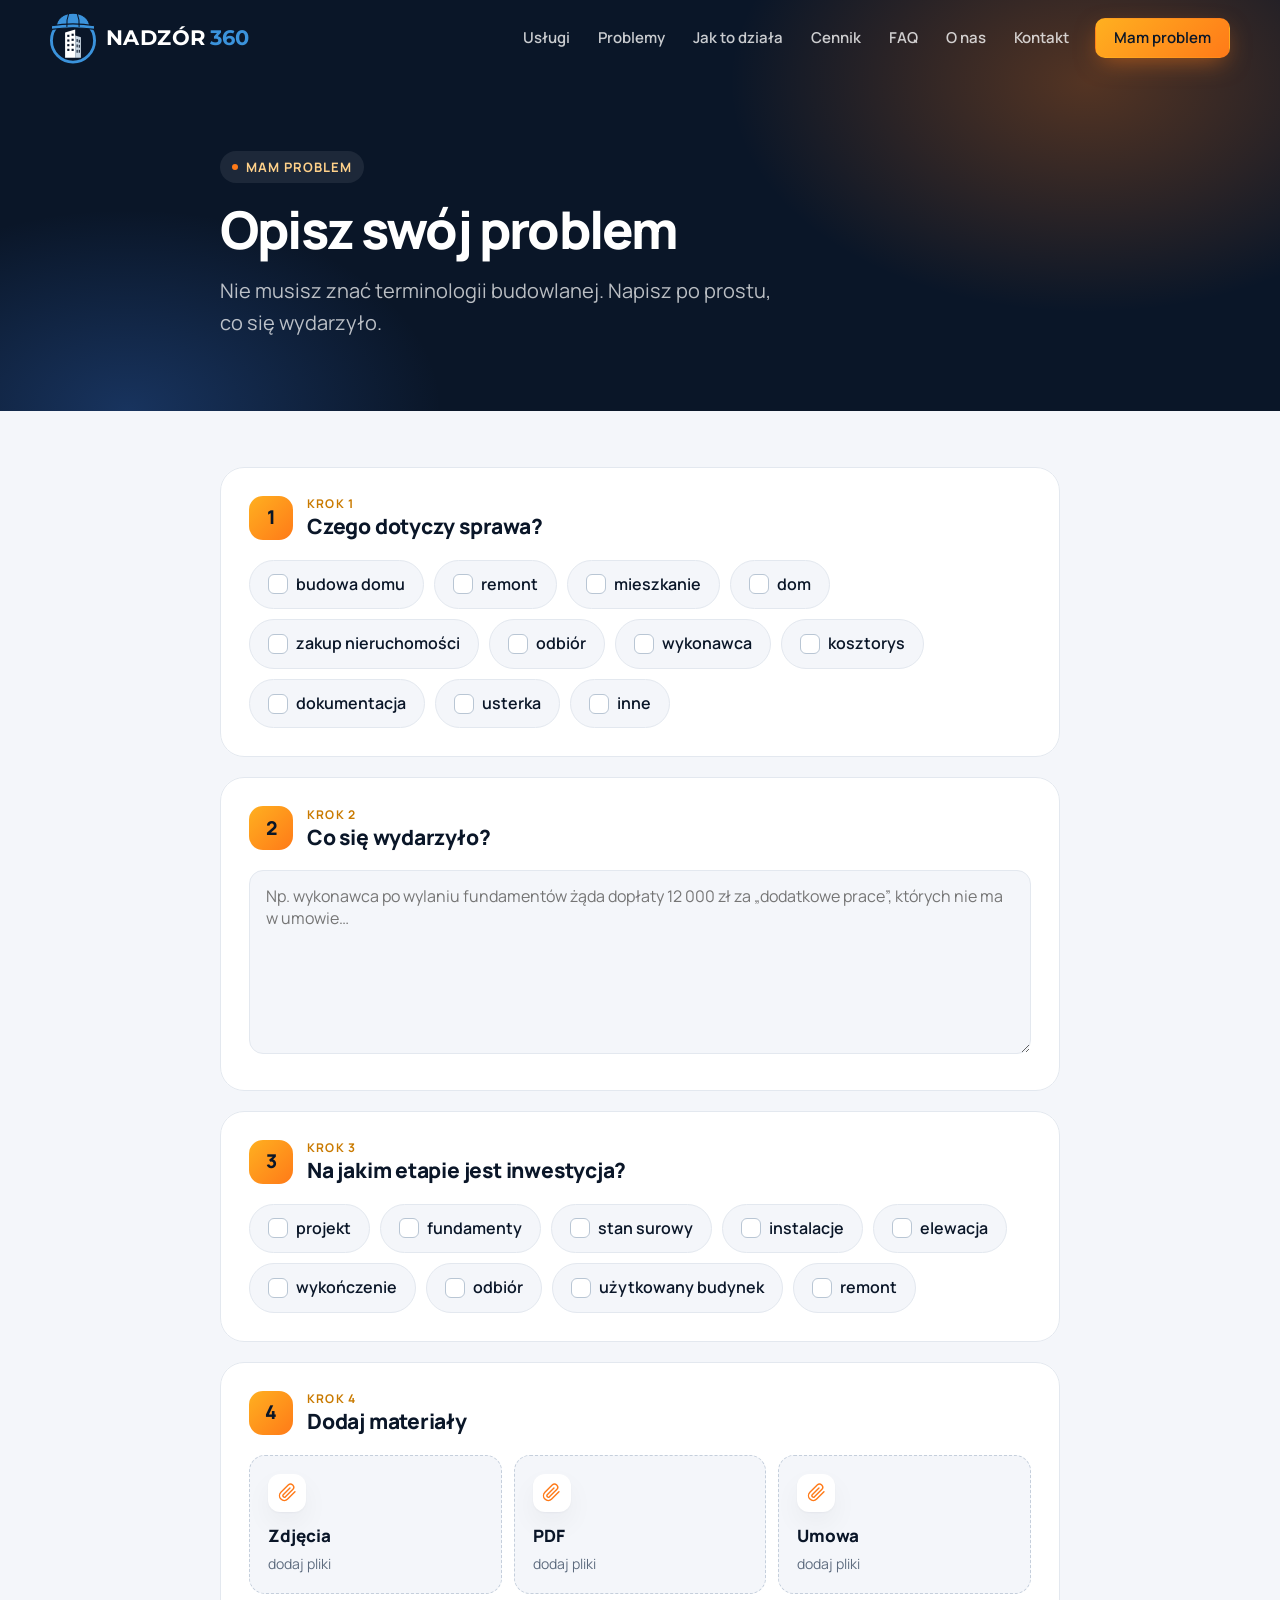
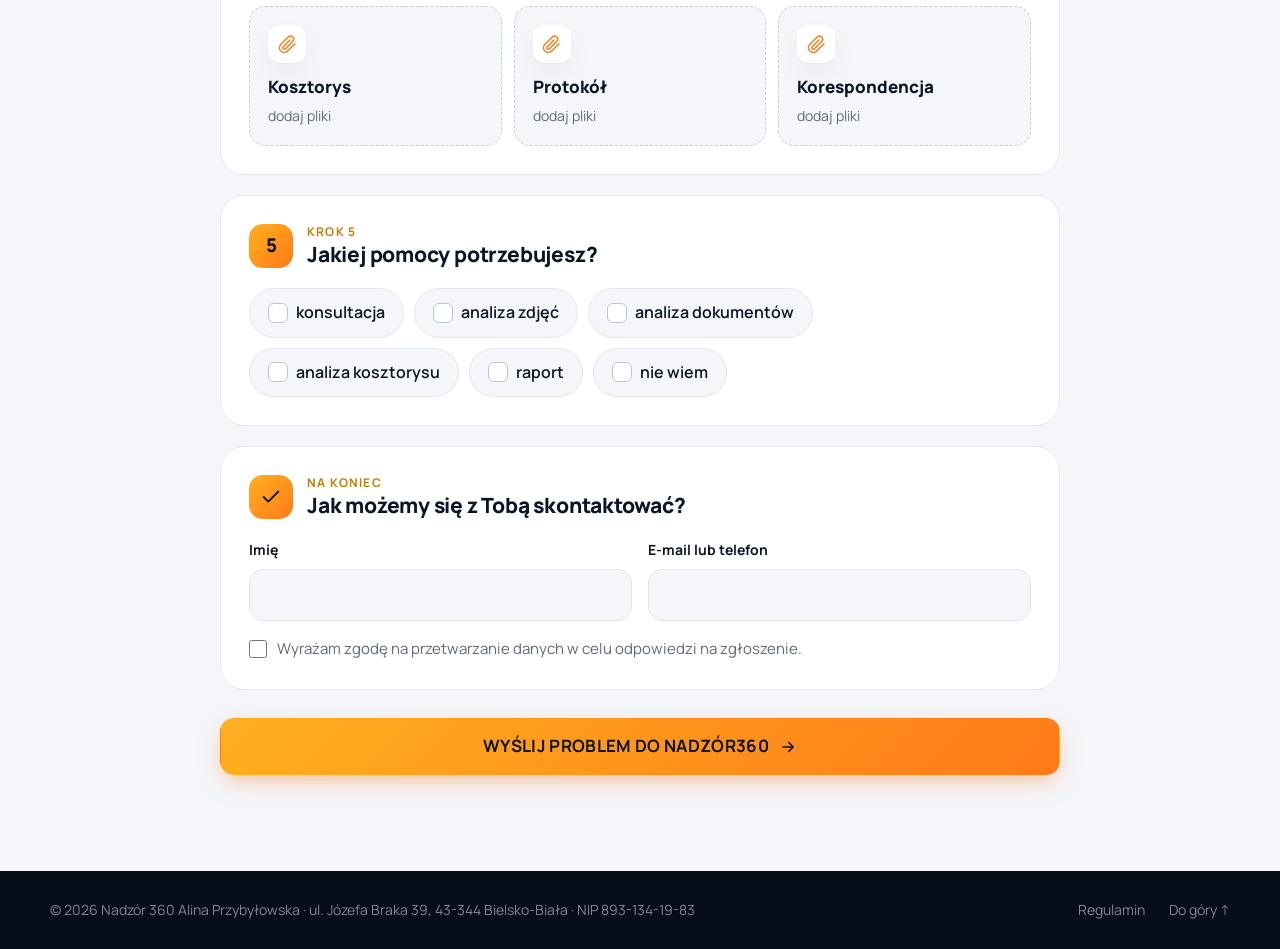
==== mam-problem/index.html @ 1eef62cf "Pełna nazwa firmy z rejestru + kod pocztowy Co-Authored-By: Claude Opus 5.5 <noreply@anthropic.com>" ====
<!DOCTYPE html>
<html lang="pl">
<head>
<meta charset="UTF-8">
<meta name="viewport" content="width=device-width, initial-scale=1">
<title>Opisz swój problem — NADZÓR360</title>
<meta name="description" content="Opisz swój problem budowlany własnymi słowami, dodaj zdjęcia i dokumenty. NADZÓR360 dobierze odpowiedni zakres konsultacji online.">
<link rel="icon" href="../assets/favicon.svg" type="image/svg+xml">
<link rel="preconnect" href="https://fonts.googleapis.com">
<link rel="preconnect" href="https://fonts.gstatic.com" crossorigin>
<link href="https://fonts.googleapis.com/css2?family=Manrope:wght@400;500;600;700;800&family=Montserrat:wght@700&display=swap" rel="stylesheet">
<link rel="stylesheet" href="../assets/style.css?v=12">
</head>
<body>

<header class="header scrolled" id="top">
  <div class="container header__inner">
    <a href="../" class="logo" aria-label="NADZÓR360 — strona główna">
      <svg class="logo__mark" viewBox="36 26 128 150" aria-hidden="true"><circle cx="100" cy="108" r="60" fill="none" stroke="#3b93dc" stroke-width="8"/><path d="M78 156V86l28-9v79z" fill="#fff"/><path d="M106 156V94l16 5v57z" fill="#c9d6e2"/><g fill="#0a1628"><rect x="84" y="92" width="6" height="6"/><rect x="96" y="89" width="6" height="6"/><rect x="84" y="105" width="6" height="6"/><rect x="96" y="103" width="6" height="6"/><rect x="84" y="118" width="6" height="6"/><rect x="96" y="117" width="6" height="6"/><rect x="84" y="131" width="6" height="6"/><rect x="96" y="131" width="6" height="6"/><rect x="110" y="104" width="3" height="8"/><rect x="116" y="106" width="3" height="8"/><rect x="110" y="119" width="3" height="8"/><rect x="116" y="120" width="3" height="8"/><rect x="110" y="134" width="3" height="8"/><rect x="116" y="134" width="3" height="8"/></g><g stroke="#0a1628" stroke-width="3" stroke-linejoin="round"><path d="M54 70c-1-22 20-38 46-38s47 16 46 38z" fill="#3b93dc"/><path d="M40 67c40-7 80-7 120 0v10c-40-6-80-6-120 0z" fill="#3b93dc"/></g><path d="M88 34c-4 10-6 22-5 35M112 34c4 10 6 22 5 35" stroke="#0a1628" stroke-width="3" fill="none" stroke-linecap="round"/></svg>
      <span class="logo__text">NADZÓR<b>360</b></span>
    </a>
    <nav class="nav" id="nav" aria-label="Menu główne">
      <a href="../#uslugi">Usługi</a>
      <a href="../#problemy">Problemy</a>
      <a href="../#jak">Jak to działa</a>
      <a href="../#cennik">Cennik</a>
      <a href="../#faq">FAQ</a>
      <a href="../#o-nas">O nas</a>
      <a href="../#kontakt">Kontakt</a>
      <a href="./" class="btn btn--accent nav__cta" aria-current="page">Mam problem</a>
    </nav>
    <button class="burger" id="burger" aria-label="Otwórz menu" aria-expanded="false" aria-controls="nav"><span></span><span></span><span></span></button>
  </div>
</header>

<main>
<section class="page-hero">
  <div class="container container--narrow">
    <p class="eyebrow">Mam problem</p>
    <h1>Opisz swój problem</h1>
    <p class="lead">Nie musisz znać terminologii budowlanej. Napisz po prostu, co się wydarzyło.</p>
  </div>
</section>

<section class="section section--alt section--tight">
  <div class="container container--narrow">
    <form class="wizard" id="wizard" novalidate>

      <fieldset class="wstep" data-need="k1">
        <legend><span class="wstep__num">1</span><span><small>Krok 1</small>Czego dotyczy sprawa?</span></legend>
        <div class="chips">
          <label class="chip"><input type="checkbox" name="k1" value="budowa domu"><span>budowa domu</span></label>
          <label class="chip"><input type="checkbox" name="k1" value="remont"><span>remont</span></label>
          <label class="chip"><input type="checkbox" name="k1" value="mieszkanie"><span>mieszkanie</span></label>
          <label class="chip"><input type="checkbox" name="k1" value="dom"><span>dom</span></label>
          <label class="chip"><input type="checkbox" name="k1" value="zakup nieruchomości"><span>zakup nieruchomości</span></label>
          <label class="chip"><input type="checkbox" name="k1" value="odbiór"><span>odbiór</span></label>
          <label class="chip"><input type="checkbox" name="k1" value="wykonawca"><span>wykonawca</span></label>
          <label class="chip"><input type="checkbox" name="k1" value="kosztorys"><span>kosztorys</span></label>
          <label class="chip"><input type="checkbox" name="k1" value="dokumentacja"><span>dokumentacja</span></label>
          <label class="chip"><input type="checkbox" name="k1" value="usterka"><span>usterka</span></label>
          <label class="chip"><input type="checkbox" name="k1" value="inne"><span>inne</span></label>
        </div>
        <p class="wstep__err">Zaznacz przynajmniej jedną odpowiedź.</p>
      </fieldset>

      <fieldset class="wstep" data-need="opis">
        <legend><span class="wstep__num">2</span><span><small>Krok 2</small>Co się wydarzyło?</span></legend>
        <textarea name="opis" rows="7" placeholder="Np. wykonawca po wylaniu fundamentów żąda dopłaty 12 000 zł za „dodatkowe prace”, których nie ma w umowie…"></textarea>
        <p class="wstep__err">Opisz krótko, co się wydarzyło.</p>
      </fieldset>

      <fieldset class="wstep" data-need="k3">
        <legend><span class="wstep__num">3</span><span><small>Krok 3</small>Na jakim etapie jest inwestycja?</span></legend>
        <div class="chips">
          <label class="chip"><input type="checkbox" name="k3" value="projekt"><span>projekt</span></label>
          <label class="chip"><input type="checkbox" name="k3" value="fundamenty"><span>fundamenty</span></label>
          <label class="chip"><input type="checkbox" name="k3" value="stan surowy"><span>stan surowy</span></label>
          <label class="chip"><input type="checkbox" name="k3" value="instalacje"><span>instalacje</span></label>
          <label class="chip"><input type="checkbox" name="k3" value="elewacja"><span>elewacja</span></label>
          <label class="chip"><input type="checkbox" name="k3" value="wykończenie"><span>wykończenie</span></label>
          <label class="chip"><input type="checkbox" name="k3" value="odbiór"><span>odbiór</span></label>
          <label class="chip"><input type="checkbox" name="k3" value="użytkowany budynek"><span>użytkowany budynek</span></label>
          <label class="chip"><input type="checkbox" name="k3" value="remont"><span>remont</span></label>
        </div>
        <p class="wstep__err">Zaznacz przynajmniej jedną odpowiedź.</p>
      </fieldset>

      <fieldset class="wstep">
        <legend><span class="wstep__num">4</span><span><small>Krok 4</small>Dodaj materiały</span></legend>
        <div class="mats">
          <label class="mat">
            <input type="file" multiple accept="image/*" data-mat>
            <span class="mat__icon"><svg viewBox="0 0 24 24" fill="none" stroke="currentColor" stroke-width="1.8" stroke-linecap="round" stroke-linejoin="round"><path d="m21.4 11.1-9.2 9.2a6 6 0 0 1-8.5-8.5l9.2-9.2a4 4 0 0 1 5.7 5.7l-9.2 9.2a2 2 0 0 1-2.8-2.8l8.5-8.5"/></svg></span>
            <span class="mat__name">Zdjęcia</span>
            <span class="mat__count">dodaj pliki</span>
          </label>
          <label class="mat">
            <input type="file" multiple accept=".pdf" data-mat>
            <span class="mat__icon"><svg viewBox="0 0 24 24" fill="none" stroke="currentColor" stroke-width="1.8" stroke-linecap="round" stroke-linejoin="round"><path d="m21.4 11.1-9.2 9.2a6 6 0 0 1-8.5-8.5l9.2-9.2a4 4 0 0 1 5.7 5.7l-9.2 9.2a2 2 0 0 1-2.8-2.8l8.5-8.5"/></svg></span>
            <span class="mat__name">PDF</span>
            <span class="mat__count">dodaj pliki</span>
          </label>
          <label class="mat">
            <input type="file" multiple accept="image/*,.pdf,.doc,.docx" data-mat>
            <span class="mat__icon"><svg viewBox="0 0 24 24" fill="none" stroke="currentColor" stroke-width="1.8" stroke-linecap="round" stroke-linejoin="round"><path d="m21.4 11.1-9.2 9.2a6 6 0 0 1-8.5-8.5l9.2-9.2a4 4 0 0 1 5.7 5.7l-9.2 9.2a2 2 0 0 1-2.8-2.8l8.5-8.5"/></svg></span>
            <span class="mat__name">Umowa</span>
            <span class="mat__count">dodaj pliki</span>
          </label>
          <label class="mat">
            <input type="file" multiple accept="image/*,.pdf,.xls,.xlsx,.doc,.docx" data-mat>
            <span class="mat__icon"><svg viewBox="0 0 24 24" fill="none" stroke="currentColor" stroke-width="1.8" stroke-linecap="round" stroke-linejoin="round"><path d="m21.4 11.1-9.2 9.2a6 6 0 0 1-8.5-8.5l9.2-9.2a4 4 0 0 1 5.7 5.7l-9.2 9.2a2 2 0 0 1-2.8-2.8l8.5-8.5"/></svg></span>
            <span class="mat__name">Kosztorys</span>
            <span class="mat__count">dodaj pliki</span>
          </label>
          <label class="mat">
            <input type="file" multiple accept="image/*,.pdf,.doc,.docx" data-mat>
            <span class="mat__icon"><svg viewBox="0 0 24 24" fill="none" stroke="currentColor" stroke-width="1.8" stroke-linecap="round" stroke-linejoin="round"><path d="m21.4 11.1-9.2 9.2a6 6 0 0 1-8.5-8.5l9.2-9.2a4 4 0 0 1 5.7 5.7l-9.2 9.2a2 2 0 0 1-2.8-2.8l8.5-8.5"/></svg></span>
            <span class="mat__name">Protokół</span>
            <span class="mat__count">dodaj pliki</span>
          </label>
          <label class="mat">
            <input type="file" multiple accept="image/*,.pdf,.doc,.docx,.eml,.msg,.txt" data-mat>
            <span class="mat__icon"><svg viewBox="0 0 24 24" fill="none" stroke="currentColor" stroke-width="1.8" stroke-linecap="round" stroke-linejoin="round"><path d="m21.4 11.1-9.2 9.2a6 6 0 0 1-8.5-8.5l9.2-9.2a4 4 0 0 1 5.7 5.7l-9.2 9.2a2 2 0 0 1-2.8-2.8l8.5-8.5"/></svg></span>
            <span class="mat__name">Korespondencja</span>
            <span class="mat__count">dodaj pliki</span>
          </label>
        </div>
      </fieldset>

      <fieldset class="wstep" data-need="k5">
        <legend><span class="wstep__num">5</span><span><small>Krok 5</small>Jakiej pomocy potrzebujesz?</span></legend>
        <div class="chips">
          <label class="chip"><input type="checkbox" name="k5" value="konsultacja"><span>konsultacja</span></label>
          <label class="chip"><input type="checkbox" name="k5" value="analiza zdjęć"><span>analiza zdjęć</span></label>
          <label class="chip"><input type="checkbox" name="k5" value="analiza dokumentów"><span>analiza dokumentów</span></label>
          <label class="chip"><input type="checkbox" name="k5" value="analiza kosztorysu"><span>analiza kosztorysu</span></label>
          <label class="chip"><input type="checkbox" name="k5" value="raport"><span>raport</span></label>
          <label class="chip"><input type="checkbox" name="k5" value="nie wiem"><span>nie wiem</span></label>
        </div>
        <p class="wstep__err">Zaznacz przynajmniej jedną odpowiedź.</p>
      </fieldset>

      <fieldset class="wstep" data-need="kontakt">
        <legend><span class="wstep__num"><svg viewBox="0 0 24 24" fill="none" stroke="currentColor" stroke-width="2" stroke-linecap="round" stroke-linejoin="round"><path d="M20 6 9 17l-5-5"/></svg></span><span><small>Na koniec</small>Jak możemy się z Tobą skontaktować?</span></legend>
        <div class="form__row">
          <label class="field">Imię<input name="imie" autocomplete="given-name"></label>
          <label class="field">E-mail lub telefon<input name="kontakt"></label>
        </div>
        <label class="consent"><input type="checkbox" name="zgoda"> Wyrażam zgodę na przetwarzanie danych w celu odpowiedzi na zgłoszenie.</label>
        <p class="wstep__err">Podaj imię, e-mail lub telefon i zaznacz zgodę.</p>
      </fieldset>

      <button class="btn btn--accent btn--lg btn--block wizard__submit" type="submit">WYŚLIJ PROBLEM DO NADZÓR360 <svg class="arr" viewBox="0 0 24 24" fill="none" stroke="currentColor" stroke-width="2.2" stroke-linecap="round" stroke-linejoin="round"><path d="M5 12h14M13 6l6 6-6 6"/></svg></button>
    </form>

    <div class="thanks" id="thanks" hidden tabindex="-1">
      <div class="done__icon"><svg viewBox="0 0 24 24" fill="none" stroke="currentColor" stroke-width="2" stroke-linecap="round" stroke-linejoin="round"><path d="M20 6 9 17l-5-5"/></svg></div>
      <h2>Dziękujemy. Otrzymaliśmy Twoje zgłoszenie.</h2>
      <p>Na podstawie przekazanych informacji dobierzemy odpowiedni zakres usługi lub skontaktujemy się z Tobą w celu jego doprecyzowania.</p>
      <p class="demo-note">Wersja demonstracyjna — zgłoszenie nie zostało wysłane.</p>
      <a href="../" class="btn btn--outline">Wróć na stronę główną</a>
    </div>
  </div>
</section>
</main>

<footer class="footer">
  <div class="container footer__inner">
    <span>© 2026 Nadzór 360 Alina Przybyłowska · ul. Józefa Braka 39, 43-344 Bielsko-Biała · NIP 893-134-19-83</span>
    <nav class="footer__links"><a href="../regulamin/">Regulamin</a><a href="#top">Do góry ↑</a></nav>
  </div>
</footer>

<script src="../assets/app.js?v=4"></script>
</body>
</html>
---- assets/style.css ----
:root{
  --ink:#0a1628;--navy:#0f2a44;--navy-2:#163a5e;
  --accent:#ffb020;--accent-2:#ff7a18;--accent-d:#c97a00;
  --text:#152236;--muted:#5d6b7e;--bg:#fff;--bg-alt:#f4f6fa;--line:#e3e8ef;
  --radius:20px;--shadow:0 1px 2px rgba(10,22,40,.04),0 12px 32px -8px rgba(10,22,40,.12);
  --grad:linear-gradient(135deg,var(--accent) 0%,var(--accent-2) 100%);
}
*{box-sizing:border-box;margin:0;padding:0}
html{scroll-behavior:smooth;scroll-padding-top:84px}
body{font-family:Manrope,system-ui,sans-serif;font-size:17px;line-height:1.6;color:var(--text);background:var(--bg);overflow-x:hidden;-webkit-font-smoothing:antialiased}
img,svg{max-width:100%;display:block}
a{color:inherit}
.container{width:min(1180px,100% - 32px);margin-inline:auto}
.container--narrow{width:min(840px,100% - 32px)}
h1,h2,h3{line-height:1.1;color:var(--ink);letter-spacing:-.025em}
h1{font-size:clamp(36px,5.6vw,66px);font-weight:800;letter-spacing:-.035em}
h2{font-size:clamp(28px,3.8vw,46px);font-weight:800;margin-bottom:14px}
h3{font-size:20px;font-weight:800;letter-spacing:-.01em}
.eyebrow{display:inline-flex;align-items:center;gap:8px;font-size:13px;font-weight:700;letter-spacing:.08em;text-transform:uppercase;color:var(--accent-d);background:#fff5e0;padding:6px 12px;border-radius:99px;margin-bottom:18px}
.eyebrow::before{content:"";width:6px;height:6px;border-radius:50%;background:var(--accent-2)}
.section{padding:112px 0}
.section--alt{background:var(--bg-alt)}
.section__lead{color:var(--muted);max-width:640px;font-size:19px;margin-bottom:48px}

/* buttons */
.btn{display:inline-flex;align-items:center;justify-content:center;gap:10px;padding:13px 22px;border-radius:14px;font:700 16px/1.2 Manrope,sans-serif;text-decoration:none;border:1.5px solid transparent;cursor:pointer;transition:transform .2s,box-shadow .2s,background .2s,color .2s}
.btn .arr{width:18px;height:18px;transition:transform .2s}
.btn:hover .arr{transform:translateX(4px)}
.btn--lg{padding:17px 28px;font-size:17px}
.btn--block{width:100%}
.btn--accent{background:var(--grad);color:var(--ink);box-shadow:0 8px 24px -6px rgba(255,122,24,.55)}
.btn--accent:hover{transform:translateY(-2px);box-shadow:0 14px 30px -6px rgba(255,122,24,.6)}
.btn--ghost{border-color:rgba(255,255,255,.22);color:#fff;background:rgba(255,255,255,.06);backdrop-filter:blur(8px)}
.btn--ghost:hover{background:rgba(255,255,255,.14)}
.btn--outline{border-color:var(--line);color:var(--ink);background:var(--bg-alt)}
.btn--outline:hover{background:var(--ink);border-color:var(--ink);color:#fff}
.link-btn{display:inline-flex;align-items:center;gap:6px;background:none;border:0;font:700 15px Manrope,sans-serif;color:var(--ink);cursor:pointer;padding:0;margin-top:auto;text-align:left}
.link-btn:hover{color:var(--accent-2)}

/* header */
.header{position:fixed;top:0;left:0;right:0;z-index:50;color:#fff;transition:background .3s,box-shadow .3s,border-color .3s;border-bottom:1px solid transparent}
.header.scrolled,.header.menu-open{background:rgba(10,22,40,.78);backdrop-filter:blur(16px) saturate(160%);-webkit-backdrop-filter:blur(16px) saturate(160%);border-color:rgba(255,255,255,.08)}
.header__inner{display:flex;align-items:center;justify-content:space-between;height:76px;gap:20px}
.logo{display:flex;align-items:center;gap:10px;text-decoration:none;color:#fff}
.logo__mark{width:46px;height:54px;flex:none}
.logo__text{font-family:Montserrat,Manrope,sans-serif;font-weight:700;font-size:21px;letter-spacing:.02em}
.logo__text b{color:#3b93dc;margin-left:4px}
.nav{display:flex;align-items:center;gap:4px}
.nav a{text-decoration:none;font-weight:600;font-size:15px;color:rgba(255,255,255,.78);padding:8px 12px;border-radius:10px;transition:.2s}
.nav a:hover{color:#fff;background:rgba(255,255,255,.08)}
.nav .nav__cta{color:var(--ink);padding:10px 18px;margin-left:10px}
.nav .nav__cta:hover{color:var(--ink);background:var(--grad)}
.burger{display:none;background:rgba(255,255,255,.08);border:1px solid rgba(255,255,255,.12);border-radius:12px;width:46px;height:46px;flex-direction:column;justify-content:center;gap:5px;cursor:pointer}
.burger span{display:block;height:2px;width:20px;background:#fff;margin-inline:auto;transition:.25s;border-radius:2px}
.burger[aria-expanded=true] span:nth-child(1){transform:translateY(7px) rotate(45deg)}
.burger[aria-expanded=true] span:nth-child(2){opacity:0}
.burger[aria-expanded=true] span:nth-child(3){transform:translateY(-7px) rotate(-45deg)}

/* hero */
.hero{background:var(--ink);color:#fff;padding:168px 0 120px;position:relative;overflow:hidden;isolation:isolate}
.hero::before{content:"";position:absolute;inset:-20%;z-index:-2;background:
  radial-gradient(40% 45% at 78% 30%,rgba(255,122,24,.35),transparent 70%),
  radial-gradient(35% 40% at 15% 85%,rgba(56,120,220,.35),transparent 70%),
  radial-gradient(50% 50% at 50% 0%,rgba(22,58,94,.9),transparent 70%);
  animation:drift 18s ease-in-out infinite alternate}
.hero::after{content:"";position:absolute;inset:0;z-index:-1;background-image:linear-gradient(rgba(255,255,255,.05) 1px,transparent 1px),linear-gradient(90deg,rgba(255,255,255,.05) 1px,transparent 1px);background-size:56px 56px;-webkit-mask-image:radial-gradient(70% 60% at 50% 40%,#000,transparent);mask-image:radial-gradient(70% 60% at 50% 40%,#000,transparent)}
@keyframes drift{to{transform:translate3d(-4%,3%,0) scale(1.08)}}
.hero__inner{display:grid;grid-template-columns:1.15fr .85fr;gap:64px;align-items:center}
.hero .eyebrow{background:rgba(255,255,255,.08);color:#ffd18a;border:1px solid rgba(255,255,255,.1)}
.hero h1{color:#fff;margin-bottom:24px}
.hero h1 span{background:var(--grad);-webkit-background-clip:text;background-clip:text;color:transparent}
.lead{font-size:20px;color:rgba(255,255,255,.72);max-width:560px;margin-bottom:36px}
.hero__cta{display:flex;flex-wrap:wrap;gap:14px;margin-bottom:36px}
.hero__trust{list-style:none;display:flex;flex-wrap:wrap;gap:10px}
.hero__trust li{font-weight:600;font-size:14px;color:rgba(255,255,255,.85);background:rgba(255,255,255,.06);border:1px solid rgba(255,255,255,.1);padding:8px 14px;border-radius:99px}
.hero__trust li::before{content:"✓";margin-right:6px;color:var(--accent)}
.hero__card{position:relative;background:rgba(255,255,255,.96);border-radius:28px;padding:20px 20px 24px;box-shadow:0 40px 80px -20px rgba(0,0,0,.6),0 0 0 1px rgba(255,255,255,.2);color:var(--text);animation:float 6s ease-in-out infinite}
@keyframes float{50%{transform:translateY(-10px)}}
.hero__badge{position:absolute;top:-16px;right:24px;display:flex;align-items:center;gap:8px;background:var(--ink);color:#fff;font-size:13px;font-weight:700;padding:8px 14px;border-radius:99px;box-shadow:0 10px 24px rgba(0,0,0,.35)}
.dot{width:8px;height:8px;border-radius:50%;background:#22c55e;box-shadow:0 0 0 0 rgba(34,197,94,.6);animation:pulse 2s infinite}
@keyframes pulse{70%{box-shadow:0 0 0 8px rgba(34,197,94,0)}100%{box-shadow:0 0 0 0 rgba(34,197,94,0)}}
.chat__head{display:flex;align-items:center;gap:12px;padding:4px 4px 16px;border-bottom:1px solid var(--line);margin-bottom:16px}
.chat__head b{display:block;font-size:15px;color:var(--ink)}
.chat__head small{display:block;font-size:12px;color:var(--muted)}
.chat__avatar{width:40px;height:40px;border-radius:12px;background:var(--grad);display:grid;place-items:center;font-weight:800;color:var(--ink)}
.chat{display:flex;flex-direction:column;gap:10px;font-size:15px}
.chat__msg{padding:12px 16px;border-radius:18px;max-width:88%}
.chat__msg--in{background:var(--bg-alt);align-self:flex-start;border-bottom-left-radius:6px}
.chat__msg--out{background:var(--ink);color:#fff;align-self:flex-end;border-bottom-right-radius:6px}
.chat__photo{width:60%;align-self:flex-start}
.chat__file{display:flex;align-items:center;gap:8px;align-self:flex-end;background:#fff5e0;color:var(--accent-d);padding:10px 14px;border-radius:12px;font-weight:700;font-size:14px}
.chat__file svg{width:18px;height:18px}

/* plans */
.plans{display:grid;grid-template-columns:repeat(3,1fr);gap:20px}
.plan{position:relative;display:flex;flex-direction:column;background:#fff;border:1px solid var(--line);border-radius:var(--radius);padding:32px 28px;transition:transform .25s,box-shadow .25s,border-color .25s}
.plan:hover{box-shadow:var(--shadow);transform:translateY(-4px);border-color:transparent}
.plan h3{font-size:14px;letter-spacing:.12em;color:var(--muted)}
.plan__price{font-size:48px;font-weight:800;color:var(--ink);margin:10px 0 10px;letter-spacing:-.04em;line-height:1}
.plan__price small{font-size:18px;font-weight:600;color:var(--muted);letter-spacing:0}
.plan__desc{color:var(--muted);margin-bottom:20px;font-size:16px}
.plan ul{list-style:none;margin-bottom:28px;flex:1;border-top:1px solid var(--line);padding-top:18px}
.plan li{padding:6px 0 6px 30px;position:relative;font-size:16px}
.plan li::before{content:"";position:absolute;left:0;top:10px;width:18px;height:18px;border-radius:50%;background:#fff5e0 url("data:image/svg+xml,%3Csvg xmlns='http://www.w3.org/2000/svg' viewBox='0 0 24 24' fill='none' stroke='%23c97a00' stroke-width='3.5' stroke-linecap='round' stroke-linejoin='round'%3E%3Cpath d='M20 6 9 17l-5-5'/%3E%3C/svg%3E") center/11px no-repeat}
.plan--featured{background:var(--ink);border-color:var(--ink);color:#fff;box-shadow:0 30px 60px -20px rgba(10,22,40,.5)}
.plan--featured::before{content:"";position:absolute;inset:0;border-radius:inherit;padding:1.5px;background:var(--grad);-webkit-mask:linear-gradient(#000 0 0) content-box,linear-gradient(#000 0 0);-webkit-mask-composite:xor;mask-composite:exclude;pointer-events:none}
.plan--featured h3{color:#ffd18a}
.plan--featured .plan__price{color:#fff}
.plan--featured .plan__desc{color:rgba(255,255,255,.65)}
.plan--featured ul{border-color:rgba(255,255,255,.12)}
.plan--featured li::before{background-color:rgba(255,176,32,.18)}
.plan__badge{position:absolute;top:-14px;left:28px;background:var(--grad);color:var(--ink);font-size:12px;font-weight:800;padding:6px 14px;border-radius:99px;text-transform:uppercase;letter-spacing:.06em}
.plan--sos h3{color:#e5484d}

/* problems */
.problems{display:grid;grid-template-columns:repeat(3,1fr);gap:20px}
.problem{display:flex;flex-direction:column;gap:12px;background:#fff;border-radius:var(--radius);padding:30px;border:1px solid var(--line);transition:transform .25s,box-shadow .25s}
.problem:hover{transform:translateY(-4px);box-shadow:var(--shadow)}
.problem__icon{width:52px;height:52px;border-radius:14px;background:var(--ink);color:var(--accent);display:grid;place-items:center;margin-bottom:6px;transition:.25s}
.problem__icon svg{width:24px;height:24px}
.problem:hover .problem__icon{background:var(--grad);color:var(--ink)}
.problem p{color:var(--muted);font-size:16px;margin-bottom:8px}

/* steps */
.steps{list-style:none;display:grid;grid-template-columns:repeat(4,1fr);gap:20px;margin-top:40px;position:relative}
.steps::before{content:"";position:absolute;top:52px;left:12%;right:12%;height:2px;background:repeating-linear-gradient(90deg,var(--line) 0 8px,transparent 8px 16px);z-index:0}
.steps li{position:relative;z-index:1;padding:30px 24px;border-radius:var(--radius);background:#fff;border:1px solid var(--line)}
.steps span{display:grid;place-items:center;width:46px;height:46px;border-radius:14px;background:var(--grad);color:var(--ink);font-weight:800;font-size:19px;margin-bottom:18px;box-shadow:0 8px 18px -6px rgba(255,122,24,.6)}
.steps h3{margin-bottom:8px}
.steps p{color:var(--muted);font-size:16px}

/* pricelist */
.pricelist{background:#fff;border-radius:var(--radius);border:1px solid var(--line);margin-top:12px;overflow:hidden;box-shadow:var(--shadow)}
.pricelist__row{display:flex;justify-content:space-between;align-items:center;gap:16px;padding:20px 28px;border-bottom:1px solid var(--line);transition:background .2s}
.pricelist__row:hover{background:#fffaf0}
.pricelist__row:last-child{border-bottom:0}
.pricelist__row b{color:var(--ink);white-space:nowrap;font-size:18px}
.note{color:var(--muted);font-size:15px;margin-top:16px}

/* form */
.problem-form{display:grid;grid-template-columns:.85fr 1.15fr;gap:64px;align-items:start}
.problem-form>form{background:#fff;border:1px solid var(--line);border-radius:24px;padding:32px;box-shadow:var(--shadow)}
.form{display:flex;flex-direction:column;gap:18px}
.form label{display:flex;flex-direction:column;gap:8px;font-weight:700;font-size:14px;color:var(--ink)}
.form input:not([type=checkbox]):not([type=file]),.form select,.form textarea{font:16px Manrope,sans-serif;padding:14px 16px;border:1.5px solid var(--line);border-radius:12px;background:var(--bg-alt);color:var(--text);width:100%;transition:.2s}
.form input:focus,.form select:focus,.form textarea:focus{outline:none;border-color:var(--accent-2);background:#fff;box-shadow:0 0 0 4px rgba(255,122,24,.12)}
.form .invalid{border-color:#e5484d!important}
.form__row{display:grid;grid-template-columns:1fr 1fr;gap:16px}
.form label.check{flex-direction:row;align-items:flex-start;gap:10px;font-weight:500;color:var(--muted);font-size:15px}
.check input{margin-top:3px;width:18px;height:18px;accent-color:var(--accent-2);flex:none}
.form label.check.invalid{color:#e5484d}
.form__ok{background:#e9f9ef;color:#157a3e;padding:14px 16px;border-radius:12px;font-weight:600}
.upload input{position:absolute;width:1px;height:1px;opacity:0}
.upload__box{display:flex;flex-direction:column;align-items:center;gap:4px;padding:28px;border:1.5px dashed #c5cfdc;border-radius:16px;background:var(--bg-alt);cursor:pointer;text-align:center;font-size:17px;color:var(--ink);transition:.2s}
.upload__icon{width:48px;height:48px;border-radius:14px;background:#fff;display:grid;place-items:center;color:var(--accent-2);box-shadow:var(--shadow);margin-bottom:8px}
.upload__icon svg{width:24px;height:24px}
.upload__box small{font-weight:500;color:var(--muted);font-size:14px}
.upload:hover .upload__box,.upload.drag .upload__box{border-color:var(--accent-2);background:#fff8ee}
.previews{display:grid;grid-template-columns:repeat(auto-fill,minmax(84px,1fr));gap:10px}
.previews:empty{display:none}
.previews figure{position:relative;aspect-ratio:1;border-radius:12px;background:var(--bg-alt);border:1px solid var(--line);display:grid;place-items:center;overflow:hidden}
.previews img{width:100%;height:100%;object-fit:contain}
.previews figcaption{font-size:11px;padding:4px;text-align:center;word-break:break-all}
.previews button{position:absolute;top:4px;right:4px;width:22px;height:22px;border-radius:50%;border:0;background:rgba(10,22,40,.8);color:#fff;cursor:pointer;line-height:1}

/* faq */
.faq{margin-top:12px;display:flex;flex-direction:column;gap:12px}
.faq details{background:#fff;border:1px solid var(--line);border-radius:16px;padding:0 24px;transition:box-shadow .2s}
.faq details[open]{box-shadow:var(--shadow)}
.faq summary{cursor:pointer;font-weight:700;color:var(--ink);padding:22px 44px 22px 0;list-style:none;position:relative;font-size:17px}
.faq summary::-webkit-details-marker{display:none}
.faq summary::after{content:"+";position:absolute;right:0;top:50%;width:30px;height:30px;margin-top:-15px;border-radius:50%;background:var(--bg-alt);display:grid;place-items:center;font-size:20px;color:var(--ink);transition:transform .25s,background .25s}
.faq details[open] summary::after{transform:rotate(45deg);background:var(--grad)}
.faq details p{padding-bottom:22px;color:var(--muted)}

/* about */
.about{display:grid;grid-template-columns:.85fr 1.15fr;gap:64px;align-items:center}
.about__photo{position:relative;aspect-ratio:4/5;width:100%;max-width:420px;border-radius:28px;background:linear-gradient(160deg,var(--navy-2),var(--ink));display:grid;place-items:center;overflow:hidden}
.about__photo::before{content:"";position:absolute;width:70%;aspect-ratio:1;border-radius:50%;background:var(--grad);filter:blur(60px);opacity:.45;bottom:-20%;right:-20%}
.about__photo span{position:relative;background:rgba(255,255,255,.1);border:1px dashed rgba(255,255,255,.35);color:#fff;padding:10px 16px;border-radius:12px;font-weight:600}
.about p{color:var(--muted);margin-bottom:22px;font-size:18px}
.about__list{list-style:none;display:grid;gap:12px}
.about__list li{padding:14px 18px 14px 52px;position:relative;font-weight:700;background:var(--bg-alt);border-radius:14px}
.about__list li::before{content:"";position:absolute;left:16px;top:50%;margin-top:-12px;width:24px;height:24px;border-radius:8px;background:url("data:image/svg+xml,%3Csvg xmlns='http://www.w3.org/2000/svg' viewBox='0 0 24 24' fill='none' stroke='%230a1628' stroke-width='3.5' stroke-linecap='round' stroke-linejoin='round'%3E%3Cpath d='M20 6 9 17l-5-5'/%3E%3C/svg%3E") center/13px no-repeat,var(--grad)}

/* contact */
.section--dark{background:var(--ink);color:#fff;position:relative;overflow:hidden;isolation:isolate}
.section--dark::before{content:"";position:absolute;inset:0;z-index:-1;background:radial-gradient(45% 70% at 90% 100%,rgba(255,122,24,.28),transparent 70%)}
.section--dark h2{color:#fff}
.section--dark .eyebrow{background:rgba(255,255,255,.08);color:#ffd18a}
.section--dark p{color:rgba(255,255,255,.7);font-size:18px}
.contact{display:grid;grid-template-columns:1fr 1fr;gap:40px;align-items:center}
.contact__items{display:flex;flex-direction:column;gap:14px;align-items:stretch;max-width:440px;width:100%;justify-self:end}
.contact__item{display:flex;gap:14px;align-items:center;text-decoration:none;font-size:19px;font-weight:700;background:rgba(255,255,255,.06);border:1px solid rgba(255,255,255,.1);padding:16px 18px;border-radius:16px;transition:.2s}
.contact__item:hover{background:rgba(255,255,255,.12)}
.contact__icon{width:42px;height:42px;border-radius:12px;background:var(--grad);color:var(--ink);display:grid;place-items:center;flex:none}
.contact__icon svg{width:20px;height:20px}
.footer{background:#060e1a;color:rgba(255,255,255,.5);padding:28px 0;font-size:14px}
.footer__inner{display:flex;justify-content:space-between;gap:16px;flex-wrap:wrap}
.footer a{text-decoration:none}
.footer a:hover{color:#fff}

/* modal */
.modal{position:fixed;inset:0;z-index:100;display:grid;place-items:center;padding:16px}
.modal[hidden]{display:none}
.modal__backdrop{position:absolute;inset:0;background:rgba(6,14,26,.6);backdrop-filter:blur(6px);-webkit-backdrop-filter:blur(6px);animation:fade .2s}
.modal__dialog{position:relative;background:#fff;border-radius:24px;width:min(560px,100%);max-height:calc(100dvh - 32px);overflow:auto;padding:32px;box-shadow:0 40px 80px -20px rgba(0,0,0,.5);animation:pop .3s cubic-bezier(.2,.9,.3,1.2)}
@keyframes fade{from{opacity:0}}
@keyframes pop{from{opacity:0;transform:translateY(16px) scale(.97)}}
.modal__close{position:absolute;top:14px;right:14px;width:36px;height:36px;border-radius:50%;background:var(--bg-alt);border:0;font-size:24px;color:var(--ink);cursor:pointer;line-height:1}
.modal__close:hover{background:var(--line)}
.modal h3{margin-bottom:20px;padding-right:24px;font-size:22px}
.modal .step>p{color:var(--muted);margin-bottom:16px}
.step .upload{margin-bottom:14px}
.step .previews{margin-bottom:16px}
.progress{list-style:none;display:flex;gap:6px;margin-bottom:24px;padding-right:44px}
.progress li{flex:1;font-size:13px;font-weight:700;color:var(--muted);padding-top:10px;position:relative}
.progress li::before{content:"";position:absolute;top:0;left:0;right:0;height:4px;border-radius:4px;background:var(--line)}
.progress li.is-active,.progress li.is-done{color:var(--ink)}
.progress li.is-active::before,.progress li.is-done::before{background:var(--grad)}
.pay{display:grid;grid-template-columns:repeat(3,1fr);gap:10px;margin-bottom:16px}
.pay__opt{padding:16px 6px;border:1.5px solid var(--line);border-radius:14px;background:#fff;font:700 15px Manrope,sans-serif;color:var(--ink);cursor:pointer;transition:.2s}
.pay__opt.is-active{border-color:var(--accent-2);background:#fff8ee;box-shadow:0 0 0 4px rgba(255,122,24,.12)}
.demo-note{font-size:14px;background:var(--bg-alt);padding:14px 16px;border-radius:12px;color:var(--muted);margin-bottom:20px}
.done{text-align:center;padding:10px 0}
.done__icon{width:72px;height:72px;margin:0 auto 16px;border-radius:50%;background:var(--grad);color:var(--ink);display:grid;place-items:center;box-shadow:0 12px 30px -8px rgba(255,122,24,.6)}
.done__icon svg{width:34px;height:34px}
.done p{color:var(--muted);margin-bottom:22px}
body.no-scroll{overflow:hidden}

/* reveal */
.reveal{opacity:0;transform:translateY(24px);transition:opacity .7s ease,transform .7s cubic-bezier(.2,.8,.2,1)}
.reveal.in{opacity:1;transform:none}
@media (prefers-reduced-motion:reduce){
  *,*::before,*::after{animation:none!important;transition:none!important}
  .reveal{opacity:1;transform:none}
}

/* CTA box (strona główna) */
.cta-box{display:flex;align-items:center;justify-content:space-between;gap:40px;background:var(--ink);color:#fff;border-radius:28px;padding:48px;position:relative;overflow:hidden;isolation:isolate}
.cta-box::before{content:"";position:absolute;inset:0;z-index:-1;background:radial-gradient(50% 90% at 100% 0%,rgba(255,122,24,.3),transparent 70%)}
.cta-box h2{color:#fff}
.cta-box p{color:rgba(255,255,255,.7);max-width:560px;font-size:18px}
.cta-box .eyebrow{background:rgba(255,255,255,.08);color:#ffd18a}
.cta-box .btn{flex:none}

/* podstrona Mam problem */
.page-hero{background:var(--ink);color:#fff;padding:150px 0 72px;position:relative;overflow:hidden;isolation:isolate}
.page-hero::before{content:"";position:absolute;inset:0;z-index:-1;background:radial-gradient(40% 80% at 85% 20%,rgba(255,122,24,.3),transparent 70%),radial-gradient(35% 70% at 10% 100%,rgba(56,120,220,.3),transparent 70%)}
.page-hero h1{color:#fff;margin-bottom:16px}
.page-hero .eyebrow{background:rgba(255,255,255,.08);color:#ffd18a}
.page-hero .lead{margin-bottom:0}
.section--tight{padding:56px 0 96px}
.wizard{display:flex;flex-direction:column;gap:20px}
.wstep{border:1px solid var(--line);background:#fff;border-radius:24px;padding:28px;min-width:0;transition:border-color .2s,box-shadow .2s}
.wstep legend{display:flex;align-items:center;gap:14px;float:left;width:100%;margin-bottom:20px;font-size:21px;font-weight:800;color:var(--ink);letter-spacing:-.01em;line-height:1.25}
.wstep legend+*{clear:both}
.wstep legend small{display:block;font-size:12px;font-weight:700;letter-spacing:.1em;text-transform:uppercase;color:var(--accent-d);margin-bottom:2px}
.wstep__num{flex:none;width:44px;height:44px;border-radius:14px;background:var(--grad);color:var(--ink);display:grid;place-items:center;font-size:19px;font-weight:800}
.wstep__num svg{width:22px;height:22px}
.wstep__err{display:none;color:#e5484d;font-weight:600;font-size:15px;margin-top:12px}
.wstep.has-error{border-color:#e5484d;box-shadow:0 0 0 4px rgba(229,72,77,.08)}
.wstep.has-error .wstep__err{display:block}
.chips{display:flex;flex-wrap:wrap;gap:10px}
.chip{position:relative;cursor:pointer}
.chip input{position:absolute;opacity:0;width:1px;height:1px}
.chip span{display:inline-flex;align-items:center;gap:8px;padding:11px 18px;border:1.5px solid var(--line);border-radius:99px;font-weight:600;font-size:16px;color:var(--ink);background:var(--bg-alt);transition:.15s;user-select:none}
.chip span::before{content:"";width:18px;height:18px;border-radius:6px;border:1.5px solid #b9c6d4;background:#fff;flex:none;transition:.15s}
.chip:hover span{border-color:#c5cfdc;background:#fff}
.chip input:checked+span{border-color:var(--accent-2);background:#fff8ee}
.chip input:checked+span::before{border-color:var(--accent-2);background:var(--accent-2) url("data:image/svg+xml,%3Csvg xmlns='http://www.w3.org/2000/svg' viewBox='0 0 24 24' fill='none' stroke='%23fff' stroke-width='4' stroke-linecap='round' stroke-linejoin='round'%3E%3Cpath d='M20 6 9 17l-5-5'/%3E%3C/svg%3E") center/12px no-repeat}
.chip input:focus-visible+span{box-shadow:0 0 0 4px rgba(255,122,24,.2)}
.wstep textarea,.field input{font:16px Manrope,sans-serif;padding:14px 16px;border:1.5px solid var(--line);border-radius:14px;background:var(--bg-alt);color:var(--text);width:100%;resize:vertical;transition:.2s}
.wstep textarea:focus,.field input:focus{outline:none;border-color:var(--accent-2);background:#fff;box-shadow:0 0 0 4px rgba(255,122,24,.12)}
.field{display:flex;flex-direction:column;gap:8px;font-weight:700;font-size:14px;color:var(--ink)}
.consent{display:flex;gap:10px;align-items:flex-start;margin-top:16px;color:var(--muted);font-size:15px;cursor:pointer}
.consent input{margin-top:3px;width:18px;height:18px;accent-color:var(--accent-2);flex:none}
.mats{display:grid;grid-template-columns:repeat(3,1fr);gap:12px}
.mat{position:relative;display:flex;flex-direction:column;align-items:flex-start;gap:4px;padding:18px;border:1.5px dashed #c5cfdc;border-radius:16px;background:var(--bg-alt);cursor:pointer;transition:.2s}
.mat:hover,.mat.drag{border-color:var(--accent-2);background:#fff8ee}
.mat input{position:absolute;opacity:0;width:1px;height:1px}
.mat__icon{width:38px;height:38px;border-radius:12px;background:#fff;display:grid;place-items:center;color:var(--accent-2);box-shadow:var(--shadow);margin-bottom:6px}
.mat__icon svg{width:19px;height:19px}
.mat__name{font-weight:800;color:var(--ink)}
.mat__count{font-size:14px;color:var(--muted)}
.mat.has-files{border-style:solid;border-color:var(--accent-2);background:#fff8ee}
.mat.has-files .mat__count{color:var(--accent-d);font-weight:700}
.mat.has-files .mat__icon{background:var(--grad);color:var(--ink)}
.wizard__submit{margin-top:8px;letter-spacing:.02em}
.thanks{text-align:center;background:#fff;border:1px solid var(--line);border-radius:28px;padding:56px 32px;box-shadow:var(--shadow)}
.thanks:focus{outline:none}
.thanks h2{font-size:clamp(24px,3vw,34px)}
.thanks p{color:var(--muted);max-width:560px;margin:0 auto 18px}
.thanks .demo-note{display:inline-block;margin-bottom:24px}
@media (max-width:1020px){.cta-box{flex-direction:column;align-items:flex-start;padding:36px}}
@media (max-width:640px){
  .page-hero{padding:120px 0 56px}
  .wstep{padding:22px 18px}
  .wstep legend{font-size:19px}
  .mats{grid-template-columns:repeat(2,1fr)}
  .chip span{padding:10px 14px;font-size:15px}
  .cta-box{padding:28px 22px}
  .cta-box .btn{width:100%}
  .wizard__submit{font-size:15px;padding:17px 14px}
  .thanks{padding:40px 20px}
}

/* responsive */
@media (max-width:1020px){
  .nav{position:fixed;top:76px;left:0;right:0;flex-direction:column;align-items:stretch;gap:0;background:var(--ink);padding:8px 16px 24px;box-shadow:0 20px 30px rgba(0,0,0,.3);transform:translateY(-8px);opacity:0;visibility:hidden;transition:transform .25s,opacity .25s,visibility .25s;max-height:calc(100dvh - 76px);overflow:auto}
  .nav.open{transform:none;opacity:1;visibility:visible}
  .nav a{padding:16px 6px;font-size:18px;color:#fff;border-bottom:1px solid rgba(255,255,255,.08);border-radius:0}
  .nav .nav__cta{margin:18px 0 0;border:0;border-radius:14px;justify-content:center;color:var(--ink)}
  .burger{display:flex}
  .hero{padding:132px 0 96px}
  .hero__inner,.problem-form,.about,.contact{grid-template-columns:1fr;gap:48px}
  .hero__card{max-width:480px}
  .plans,.problems{grid-template-columns:repeat(2,1fr)}
  .steps{grid-template-columns:repeat(2,1fr)}
  .steps::before{display:none}
  .about__photo{max-width:380px}
  .contact__items{justify-self:start}
}
@media (max-width:640px){
  .section{padding:80px 0}
  .hero{padding:116px 0 80px}
  .lead{font-size:18px}
  .hero__cta .btn{width:100%}
  .plans,.problems,.steps{grid-template-columns:1fr}
  .form__row{grid-template-columns:1fr}
  .problem-form>form{padding:22px}
  .pricelist__row{padding:18px 20px}
  .modal__dialog{padding:26px 20px}
  .contact__item{font-size:17px}
  .plan__price{font-size:44px}
}
.nowrap{white-space:nowrap}

/* Co możemy sprawdzić */
.scope h2{margin-bottom:40px}
.scope__grid{list-style:none;display:grid;grid-template-columns:repeat(4,1fr);gap:14px}
.scope__grid li{display:flex;align-items:center;gap:14px;padding:18px 20px;border-radius:16px;background:rgba(255,255,255,.05);border:1px solid rgba(255,255,255,.1);font-weight:700;font-size:17px;color:#fff;transition:background .2s,border-color .2s}
.scope__grid li:hover{background:rgba(255,255,255,.1);border-color:rgba(255,176,32,.4)}
.scope__ic{flex:none;width:32px;height:32px;border-radius:10px;background:var(--grad);color:var(--ink);display:grid;place-items:center}
.scope__ic svg{width:16px;height:16px}
@media (max-width:1020px){.scope__grid{grid-template-columns:repeat(3,1fr)}}
@media (max-width:760px){.scope__grid{grid-template-columns:repeat(2,minmax(0,1fr));gap:10px}.scope__grid li{padding:12px 10px;font-size:14.5px;gap:8px;min-width:0;line-height:1.3}.scope__ic{width:22px;height:22px;border-radius:7px}.scope__ic svg{width:12px;height:12px}}

/* regulamin */
.footer__links{display:flex;gap:24px}
.faq details p a,.check a{color:var(--accent-d);font-weight:700}
.legal{background:#fff;border:1px solid var(--line);border-radius:24px;padding:40px;box-shadow:var(--shadow)}
.legal__toc{background:var(--bg-alt);border-radius:16px;padding:22px 26px;margin-bottom:36px}
.legal__toc p{font-weight:800;color:var(--ink);margin-bottom:8px}
.legal__toc ol{list-style:none;columns:2;column-gap:28px}
.legal__toc li{padding:3px 0;break-inside:avoid}
.legal__toc a{text-decoration:none;color:var(--muted);font-weight:600;font-size:15px}
.legal__toc a:hover{color:var(--accent-d)}
.legal__sec{padding:26px 0;border-top:1px solid var(--line);scroll-margin-top:96px}
.legal__sec:first-of-type{border-top:0;padding-top:0}
.legal__sec h2{display:flex;align-items:center;gap:14px;font-size:22px;margin-bottom:16px}
.legal__sec h2 span{flex:none;min-width:44px;height:36px;padding:0 10px;border-radius:10px;background:var(--grad);color:var(--ink);display:grid;place-items:center;font-size:15px}
.legal__sec ol{padding-left:22px;display:grid;gap:10px;color:var(--text)}
.legal__sec li{padding-left:6px}
.legal__sec li::marker{color:var(--accent-d);font-weight:800}
.page-hero h1{font-size:clamp(30px,4.6vw,52px)}
@media (max-width:640px){.legal{padding:24px 18px}.legal__toc ol{columns:1}.legal__sec h2{font-size:19px}.footer__links{gap:18px}}
.legal__firm{border-left:4px solid var(--accent-2);background:#fff8ee;border-radius:0 14px 14px 0;padding:16px 20px;margin-bottom:24px;line-height:1.7}
.legal__firm p{font-size:12px;font-weight:800;letter-spacing:.1em;text-transform:uppercase;color:var(--accent-d);margin-bottom:4px}
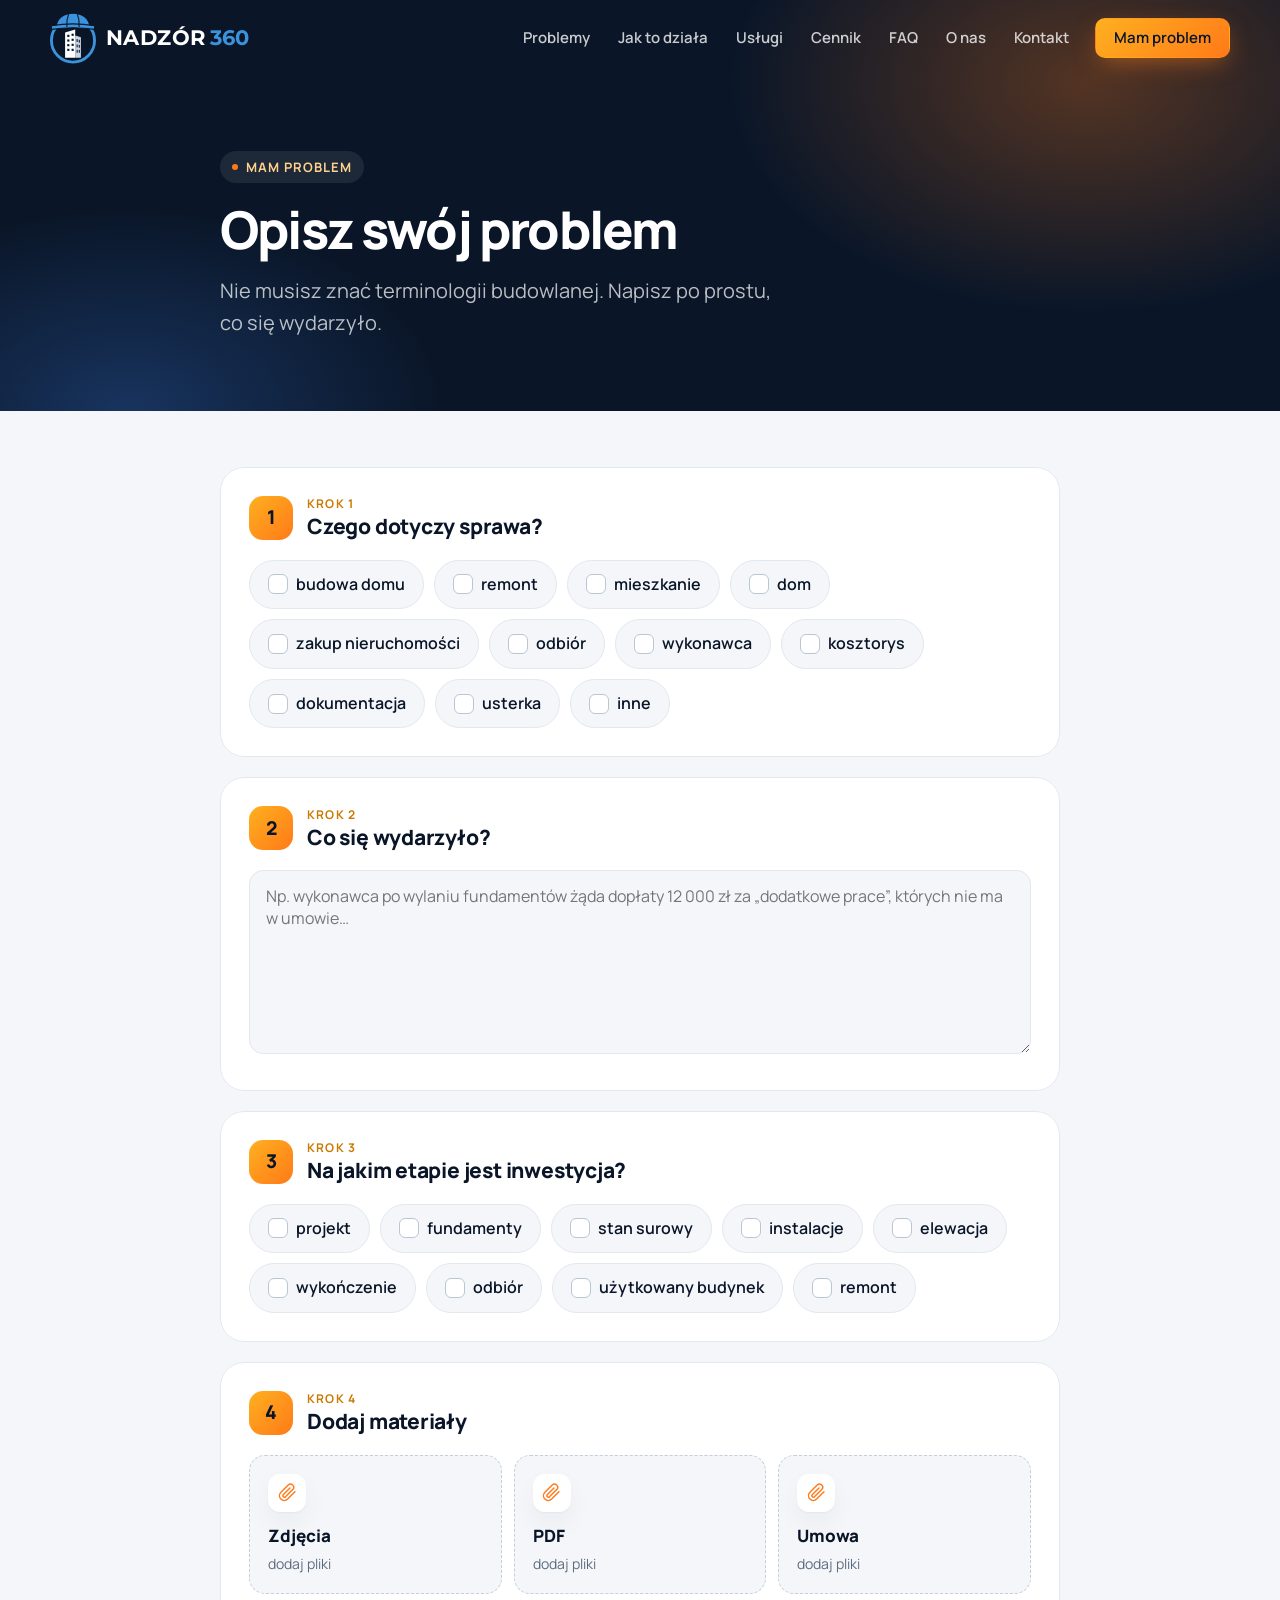
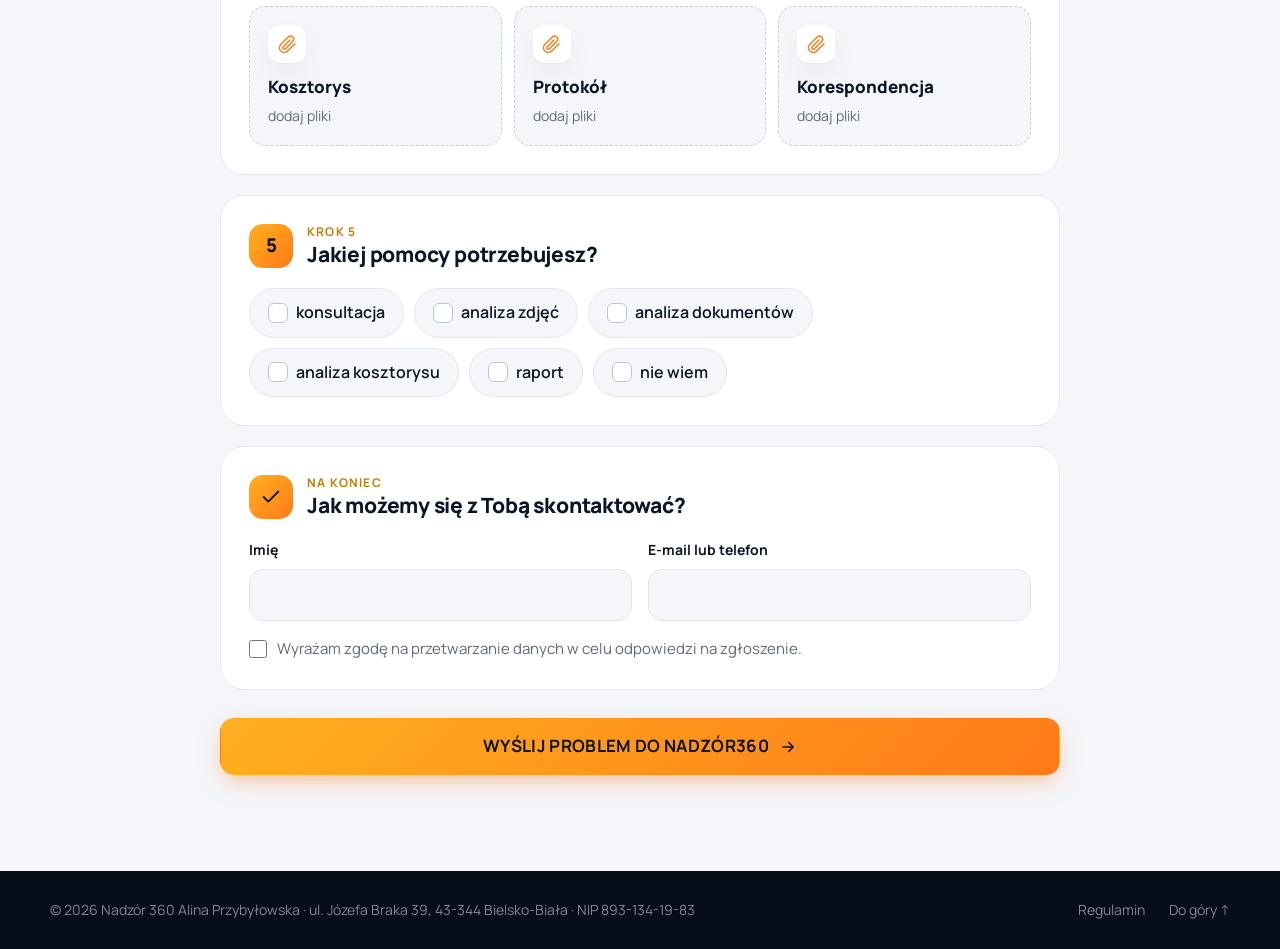
==== commit f0e41ccc: "Treści klientki: hero, Z czym możesz przyjść, Jak działa (6 kroków), kontakt Co-Authored-By: Claude " ====
--- a/mam-problem/index.html
+++ b/mam-problem/index.html
@@ -9,7 +9,7 @@
 <link rel="preconnect" href="https://fonts.googleapis.com">
 <link rel="preconnect" href="https://fonts.gstatic.com" crossorigin>
 <link href="https://fonts.googleapis.com/css2?family=Manrope:wght@400;500;600;700;800&family=Montserrat:wght@700&display=swap" rel="stylesheet">
-<link rel="stylesheet" href="../assets/style.css?v=12">
+<link rel="stylesheet" href="../assets/style.css?v=13">
 </head>
 <body>
 
@@ -20,9 +20,9 @@
       <span class="logo__text">NADZÓR<b>360</b></span>
     </a>
     <nav class="nav" id="nav" aria-label="Menu główne">
-      <a href="../#uslugi">Usługi</a>
       <a href="../#problemy">Problemy</a>
       <a href="../#jak">Jak to działa</a>
+      <a href="../#uslugi">Usługi</a>
       <a href="../#cennik">Cennik</a>
       <a href="../#faq">FAQ</a>
       <a href="../#o-nas">O nas</a>
@@ -172,6 +172,6 @@
   </div>
 </footer>
 
-<script src="../assets/app.js?v=4"></script>
+<script src="../assets/app.js?v=5"></script>
 </body>
 </html>
--- a/assets/style.css
+++ b/assets/style.css
@@ -367,3 +367,15 @@
 @media (max-width:640px){.legal{padding:24px 18px}.legal__toc ol{columns:1}.legal__sec h2{font-size:19px}.footer__links{gap:18px}}
 .legal__firm{border-left:4px solid var(--accent-2);background:#fff8ee;border-radius:0 14px 14px 0;padding:16px 20px;margin-bottom:24px;line-height:1.7}
 .legal__firm p{font-size:12px;font-weight:800;letter-spacing:.1em;text-transform:uppercase;color:var(--accent-d);margin-bottom:4px}
+
+/* hero: tekst klientki */
+.lead--sub{font-size:17px;margin-top:-18px;color:rgba(255,255,255,.62)}
+.hero-strip{background:var(--grad);color:var(--ink)}
+.hero-strip p{padding:18px 0;font-weight:700;font-size:18px;text-align:center}
+.hero-strip a{color:var(--ink);text-decoration:underline;text-underline-offset:3px}
+.problem .link-btn{text-decoration:none;text-transform:uppercase;letter-spacing:.04em;font-size:14px}
+/* 6 kroków */
+.steps--6{grid-template-columns:repeat(3,1fr)}
+.steps--6::before{display:none}
+@media (max-width:1020px){.steps--6{grid-template-columns:repeat(2,1fr)}}
+@media (max-width:640px){.steps--6{grid-template-columns:1fr}.hero-strip p{font-size:16px;padding:16px 0}}
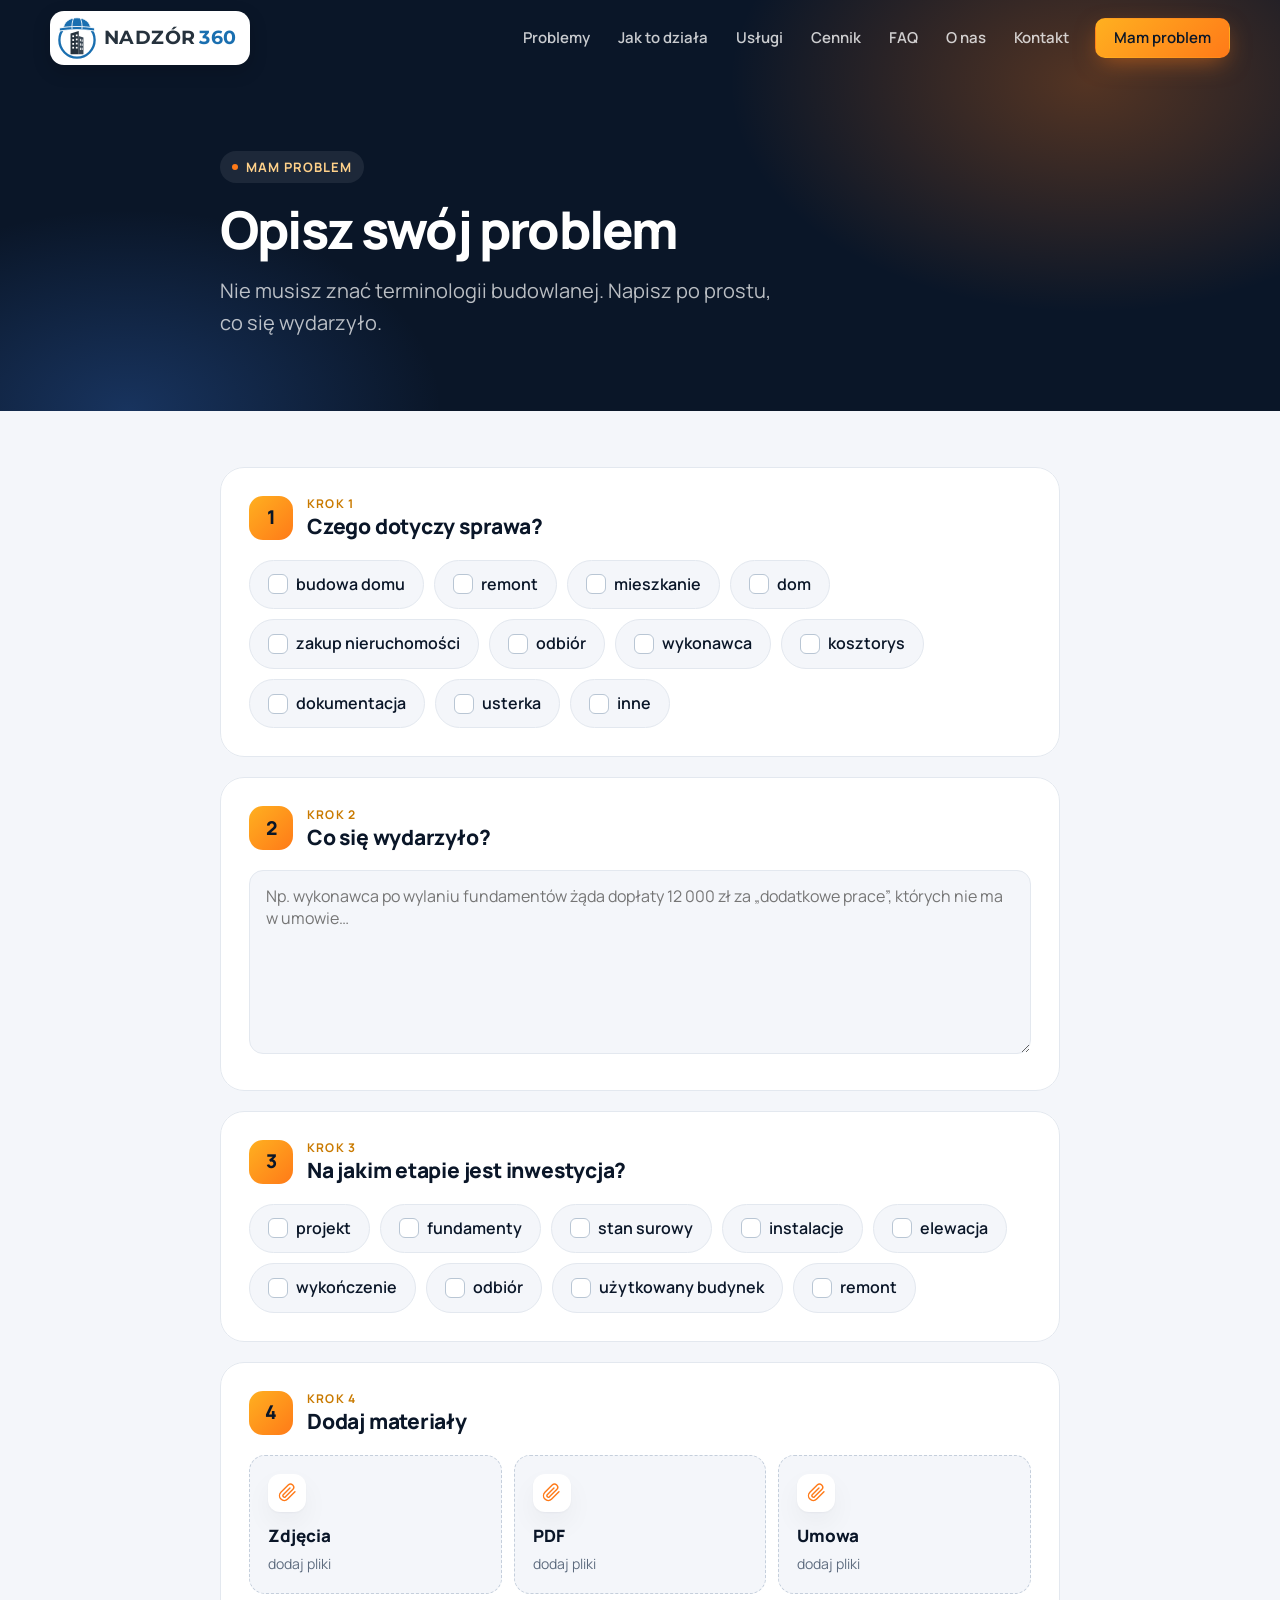
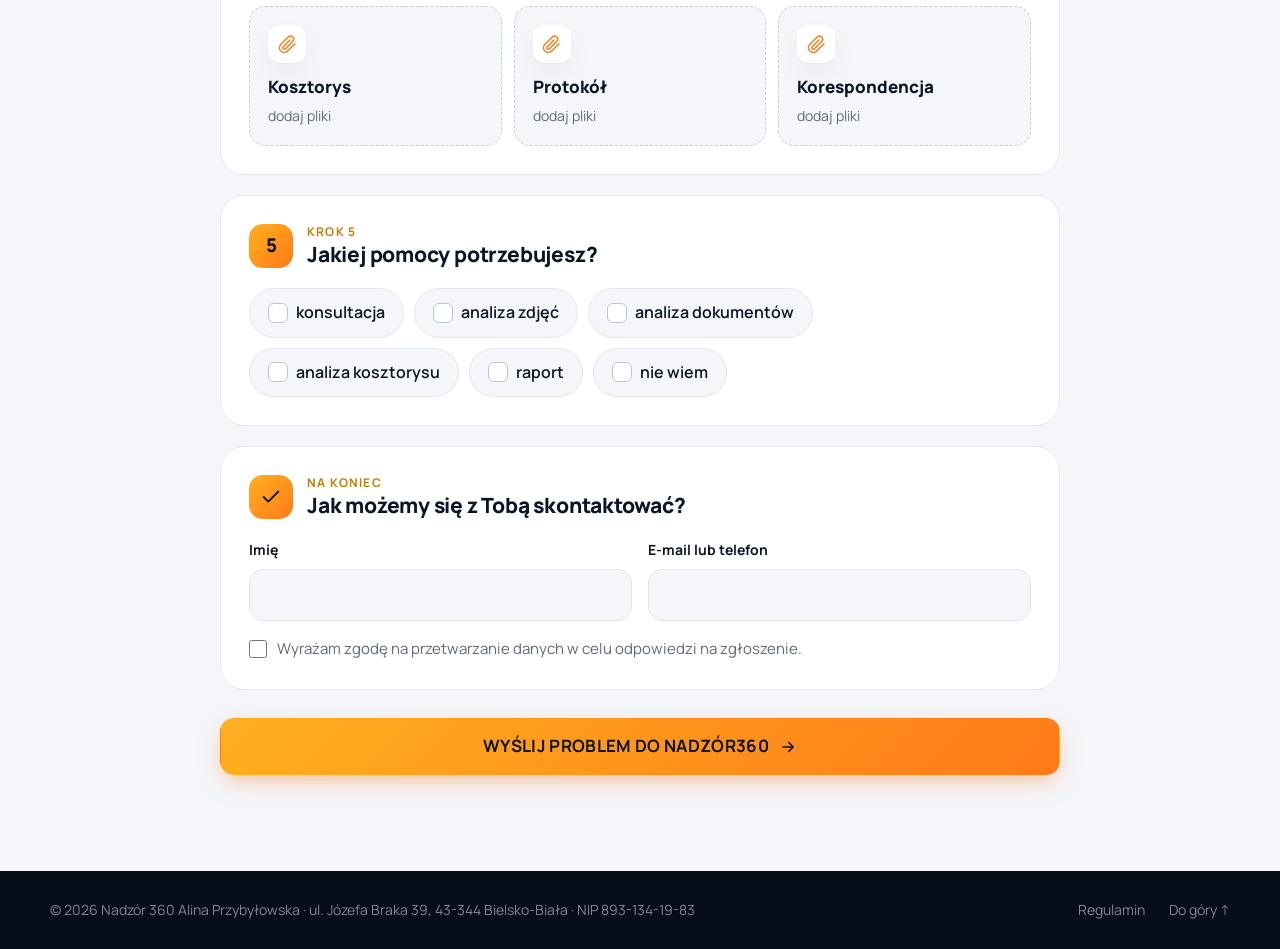
==== commit df52c5bd: "Logo klientki w oryginalnych kolorach, O nas: zdjęcie i uprawnienia, Realizacje, meta od 199 zł Co-A" ====
--- a/mam-problem/index.html
+++ b/mam-problem/index.html
@@ -9,15 +9,14 @@
 <link rel="preconnect" href="https://fonts.googleapis.com">
 <link rel="preconnect" href="https://fonts.gstatic.com" crossorigin>
 <link href="https://fonts.googleapis.com/css2?family=Manrope:wght@400;500;600;700;800&family=Montserrat:wght@700&display=swap" rel="stylesheet">
-<link rel="stylesheet" href="../assets/style.css?v=13">
+<link rel="stylesheet" href="../assets/style.css?v=17">
 </head>
 <body>
 
 <header class="header scrolled" id="top">
   <div class="container header__inner">
     <a href="../" class="logo" aria-label="NADZÓR360 — strona główna">
-      <svg class="logo__mark" viewBox="36 26 128 150" aria-hidden="true"><circle cx="100" cy="108" r="60" fill="none" stroke="#3b93dc" stroke-width="8"/><path d="M78 156V86l28-9v79z" fill="#fff"/><path d="M106 156V94l16 5v57z" fill="#c9d6e2"/><g fill="#0a1628"><rect x="84" y="92" width="6" height="6"/><rect x="96" y="89" width="6" height="6"/><rect x="84" y="105" width="6" height="6"/><rect x="96" y="103" width="6" height="6"/><rect x="84" y="118" width="6" height="6"/><rect x="96" y="117" width="6" height="6"/><rect x="84" y="131" width="6" height="6"/><rect x="96" y="131" width="6" height="6"/><rect x="110" y="104" width="3" height="8"/><rect x="116" y="106" width="3" height="8"/><rect x="110" y="119" width="3" height="8"/><rect x="116" y="120" width="3" height="8"/><rect x="110" y="134" width="3" height="8"/><rect x="116" y="134" width="3" height="8"/></g><g stroke="#0a1628" stroke-width="3" stroke-linejoin="round"><path d="M54 70c-1-22 20-38 46-38s47 16 46 38z" fill="#3b93dc"/><path d="M40 67c40-7 80-7 120 0v10c-40-6-80-6-120 0z" fill="#3b93dc"/></g><path d="M88 34c-4 10-6 22-5 35M112 34c4 10 6 22 5 35" stroke="#0a1628" stroke-width="3" fill="none" stroke-linecap="round"/></svg>
-      <span class="logo__text">NADZÓR<b>360</b></span>
+      <span class="logo__badge"><svg class="logo__mark" viewBox="36 26 128 150" aria-hidden="true"><circle cx="100" cy="108" r="60" fill="none" stroke="#1a6fb0" stroke-width="8"/><path d="M78 156V86l28-9v79z" fill="#26323d"/><path d="M106 156V94l16 5v57z" fill="#3a4855"/><g fill="#fff"><rect x="84" y="92" width="6" height="6"/><rect x="96" y="89" width="6" height="6"/><rect x="84" y="105" width="6" height="6"/><rect x="96" y="103" width="6" height="6"/><rect x="84" y="118" width="6" height="6"/><rect x="96" y="117" width="6" height="6"/><rect x="84" y="131" width="6" height="6"/><rect x="96" y="131" width="6" height="6"/><rect x="110" y="104" width="3" height="8"/><rect x="116" y="106" width="3" height="8"/><rect x="110" y="119" width="3" height="8"/><rect x="116" y="120" width="3" height="8"/><rect x="110" y="134" width="3" height="8"/><rect x="116" y="134" width="3" height="8"/></g><g stroke="#fff" stroke-width="3" stroke-linejoin="round"><path d="M54 70c-1-22 20-38 46-38s47 16 46 38z" fill="#1a6fb0"/><path d="M40 67c40-7 80-7 120 0v10c-40-6-80-6-120 0z" fill="#1a6fb0"/></g><path d="M88 34c-4 10-6 22-5 35M112 34c4 10 6 22 5 35" stroke="#fff" stroke-width="3" fill="none" stroke-linecap="round"/></svg><span class="logo__text">NADZÓR<b>360</b></span></span>
     </a>
     <nav class="nav" id="nav" aria-label="Menu główne">
       <a href="../#problemy">Problemy</a>
@@ -172,6 +171,6 @@
   </div>
 </footer>
 
-<script src="../assets/app.js?v=5"></script>
+<script src="../assets/app.js?v=6"></script>
 </body>
 </html>
--- a/assets/style.css
+++ b/assets/style.css
@@ -379,3 +379,42 @@
 .steps--6::before{display:none}
 @media (max-width:1020px){.steps--6{grid-template-columns:repeat(2,1fr)}}
 @media (max-width:640px){.steps--6{grid-template-columns:1fr}.hero-strip p{font-size:16px;padding:16px 0}}
+
+/* wersja 18:41 — hero, dlaczego, pakiety */
+.hero__tags{color:#ffd18a;font-weight:700;font-size:15px;letter-spacing:.02em;margin:-16px 0 32px}
+.why h2{font-size:clamp(24px,3vw,36px);line-height:1.25;margin-bottom:20px}
+.why p:not(.eyebrow){font-size:19px;max-width:720px}
+.steps--caps h3{text-transform:uppercase;letter-spacing:.04em;font-size:17px}
+.plan h3{font-size:20px;letter-spacing:-.01em;color:var(--ink);text-transform:none}
+.plan--featured h3{color:#fff}
+.plan__sub{font-size:14px;font-weight:700;color:var(--accent-d);margin-top:4px}
+.plan--featured .plan__sub{color:#ffd18a}
+.plan__price small{font-size:18px;font-weight:600;color:var(--muted);letter-spacing:0;margin-left:2px}
+.plan--featured .plan__price small{color:rgba(255,255,255,.6)}
+.plan__lab{font-weight:800;font-size:14px;color:var(--ink);margin-bottom:-8px}
+.plan--featured .plan__lab{color:#fff}
+.plan .plan__desc{margin-bottom:16px}
+.plans{display:flex;flex-wrap:wrap;justify-content:center}
+.plans>.plan{flex:0 1 calc((100% - 40px)/3)}
+@media (max-width:1020px){.plans>.plan{flex-basis:calc((100% - 20px)/2)}}
+@media (max-width:640px){.plans>.plan{flex-basis:100%}}
+.plan__lab{margin-bottom:6px;border-top:1px solid var(--line);padding-top:16px}
+.plan--featured .plan__lab{border-color:rgba(255,255,255,.12)}
+.plan__lab+ul{border-top:0;padding-top:0}
+
+/* logo klientki w oryginalnych kolorach */
+.logo__badge{display:flex;align-items:center;gap:8px;background:#fff;border-radius:14px;padding:5px 14px 5px 8px;box-shadow:0 6px 18px rgba(0,0,0,.18)}
+.logo__badge .logo__mark{width:38px;height:44px}
+.logo__badge .logo__text{color:#26323d;font-size:19px}
+.logo__badge .logo__text b{color:#1a6fb0}
+@media (max-width:640px){.logo__badge{padding:4px 12px 4px 6px}.logo__badge .logo__mark{width:32px;height:38px}.logo__badge .logo__text{font-size:17px}}
+/* O nas: zdjęcie */
+.about__person{margin:0;justify-self:center;text-align:center}
+.about__person img{width:213px;height:auto;border-radius:24px;box-shadow:var(--shadow);background:#fff}
+.about__person figcaption{margin-top:14px;font-weight:800;color:var(--ink);font-size:18px}
+.about__list li{line-height:1.45}
+/* Realizacje */
+.gallery{display:grid;grid-template-columns:repeat(auto-fit,minmax(260px,1fr));gap:18px;margin-top:28px}
+.gallery figure{margin:0;border-radius:20px;overflow:hidden;background:#fff;box-shadow:var(--shadow);max-width:640px}
+.gallery img{width:100%;height:auto}
+.gallery{grid-template-columns:repeat(auto-fit,minmax(260px,420px));justify-content:center}
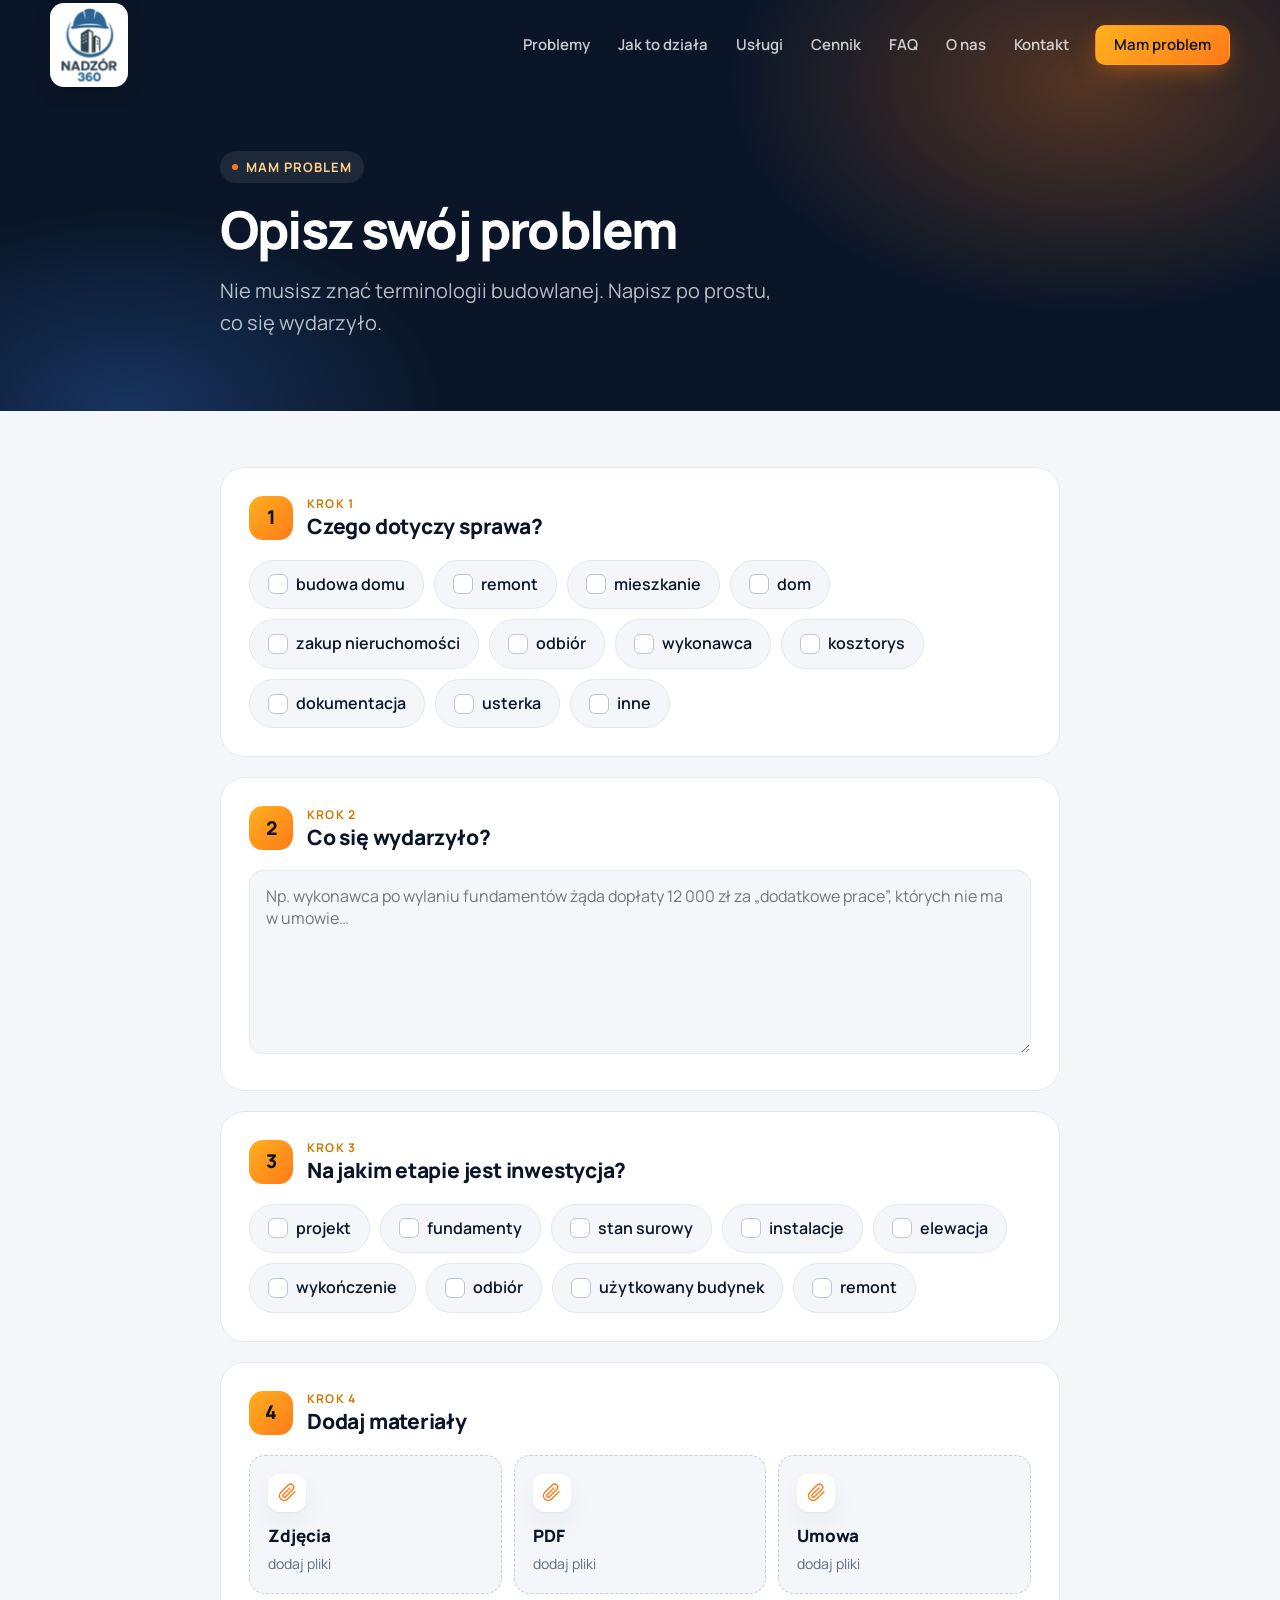
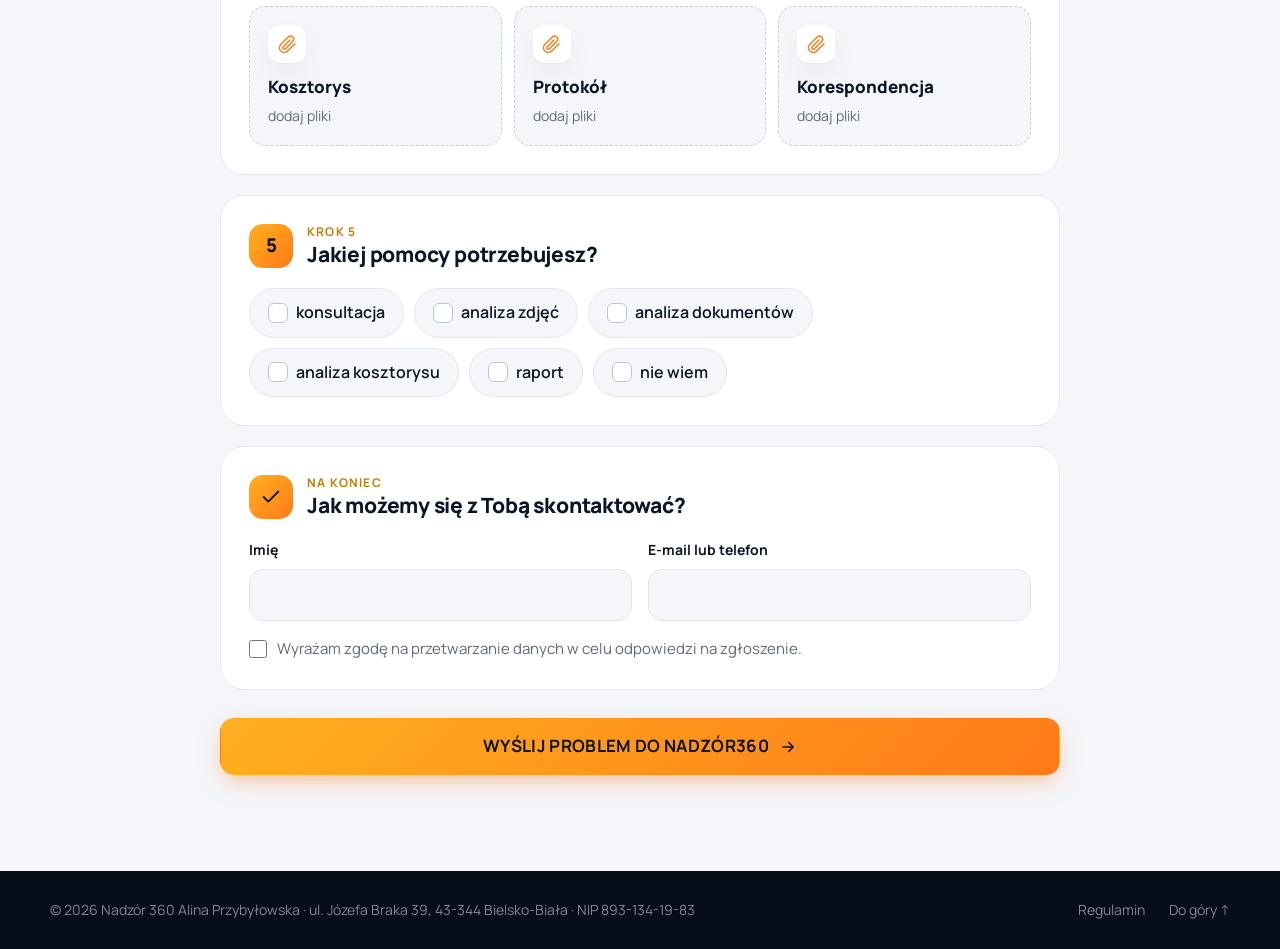
==== commit edbfde70: "Oryginalny plik logo klientki (przezroczyste tło) w nagłówku i jako favicon Co-Authored-By: Claude O" ====
--- a/mam-problem/index.html
+++ b/mam-problem/index.html
@@ -5,18 +5,18 @@
 <meta name="viewport" content="width=device-width, initial-scale=1">
 <title>Opisz swój problem — NADZÓR360</title>
 <meta name="description" content="Opisz swój problem budowlany własnymi słowami, dodaj zdjęcia i dokumenty. NADZÓR360 dobierze odpowiedni zakres konsultacji online.">
-<link rel="icon" href="../assets/favicon.svg" type="image/svg+xml">
+<link rel="icon" href="../assets/logo-ikona.png" type="image/png">
 <link rel="preconnect" href="https://fonts.googleapis.com">
 <link rel="preconnect" href="https://fonts.gstatic.com" crossorigin>
 <link href="https://fonts.googleapis.com/css2?family=Manrope:wght@400;500;600;700;800&family=Montserrat:wght@700&display=swap" rel="stylesheet">
-<link rel="stylesheet" href="../assets/style.css?v=17">
+<link rel="stylesheet" href="../assets/style.css?v=19">
 </head>
 <body>
 
 <header class="header scrolled" id="top">
   <div class="container header__inner">
     <a href="../" class="logo" aria-label="NADZÓR360 — strona główna">
-      <span class="logo__badge"><svg class="logo__mark" viewBox="36 26 128 150" aria-hidden="true"><circle cx="100" cy="108" r="60" fill="none" stroke="#1a6fb0" stroke-width="8"/><path d="M78 156V86l28-9v79z" fill="#26323d"/><path d="M106 156V94l16 5v57z" fill="#3a4855"/><g fill="#fff"><rect x="84" y="92" width="6" height="6"/><rect x="96" y="89" width="6" height="6"/><rect x="84" y="105" width="6" height="6"/><rect x="96" y="103" width="6" height="6"/><rect x="84" y="118" width="6" height="6"/><rect x="96" y="117" width="6" height="6"/><rect x="84" y="131" width="6" height="6"/><rect x="96" y="131" width="6" height="6"/><rect x="110" y="104" width="3" height="8"/><rect x="116" y="106" width="3" height="8"/><rect x="110" y="119" width="3" height="8"/><rect x="116" y="120" width="3" height="8"/><rect x="110" y="134" width="3" height="8"/><rect x="116" y="134" width="3" height="8"/></g><g stroke="#fff" stroke-width="3" stroke-linejoin="round"><path d="M54 70c-1-22 20-38 46-38s47 16 46 38z" fill="#1a6fb0"/><path d="M40 67c40-7 80-7 120 0v10c-40-6-80-6-120 0z" fill="#1a6fb0"/></g><path d="M88 34c-4 10-6 22-5 35M112 34c4 10 6 22 5 35" stroke="#fff" stroke-width="3" fill="none" stroke-linecap="round"/></svg><span class="logo__text">NADZÓR<b>360</b></span></span>
+      <span class="logo__badge"><img class="logo__img" src="../assets/logo-nadzor360.png" alt="NADZÓR 360" width="244" height="318"></span>
     </a>
     <nav class="nav" id="nav" aria-label="Menu główne">
       <a href="../#problemy">Problemy</a>
--- a/assets/style.css
+++ b/assets/style.css
@@ -418,3 +418,9 @@
 .gallery figure{margin:0;border-radius:20px;overflow:hidden;background:#fff;box-shadow:var(--shadow);max-width:640px}
 .gallery img{width:100%;height:auto}
 .gallery{grid-template-columns:repeat(auto-fit,minmax(260px,420px));justify-content:center}
+/* logo klientki — oryginalny plik */
+.logo__badge{padding:4px 10px}
+.logo__img{height:62px;width:auto;display:block}
+@media (max-width:640px){.logo__img{height:54px}.logo__badge{padding:3px 8px}}
+@media (min-width:1021px){.header__inner{height:90px}.logo__img{height:76px}html{scroll-padding-top:100px}}
+@media (max-width:1020px){.logo__img{height:62px}.logo__badge{padding:3px 8px}}
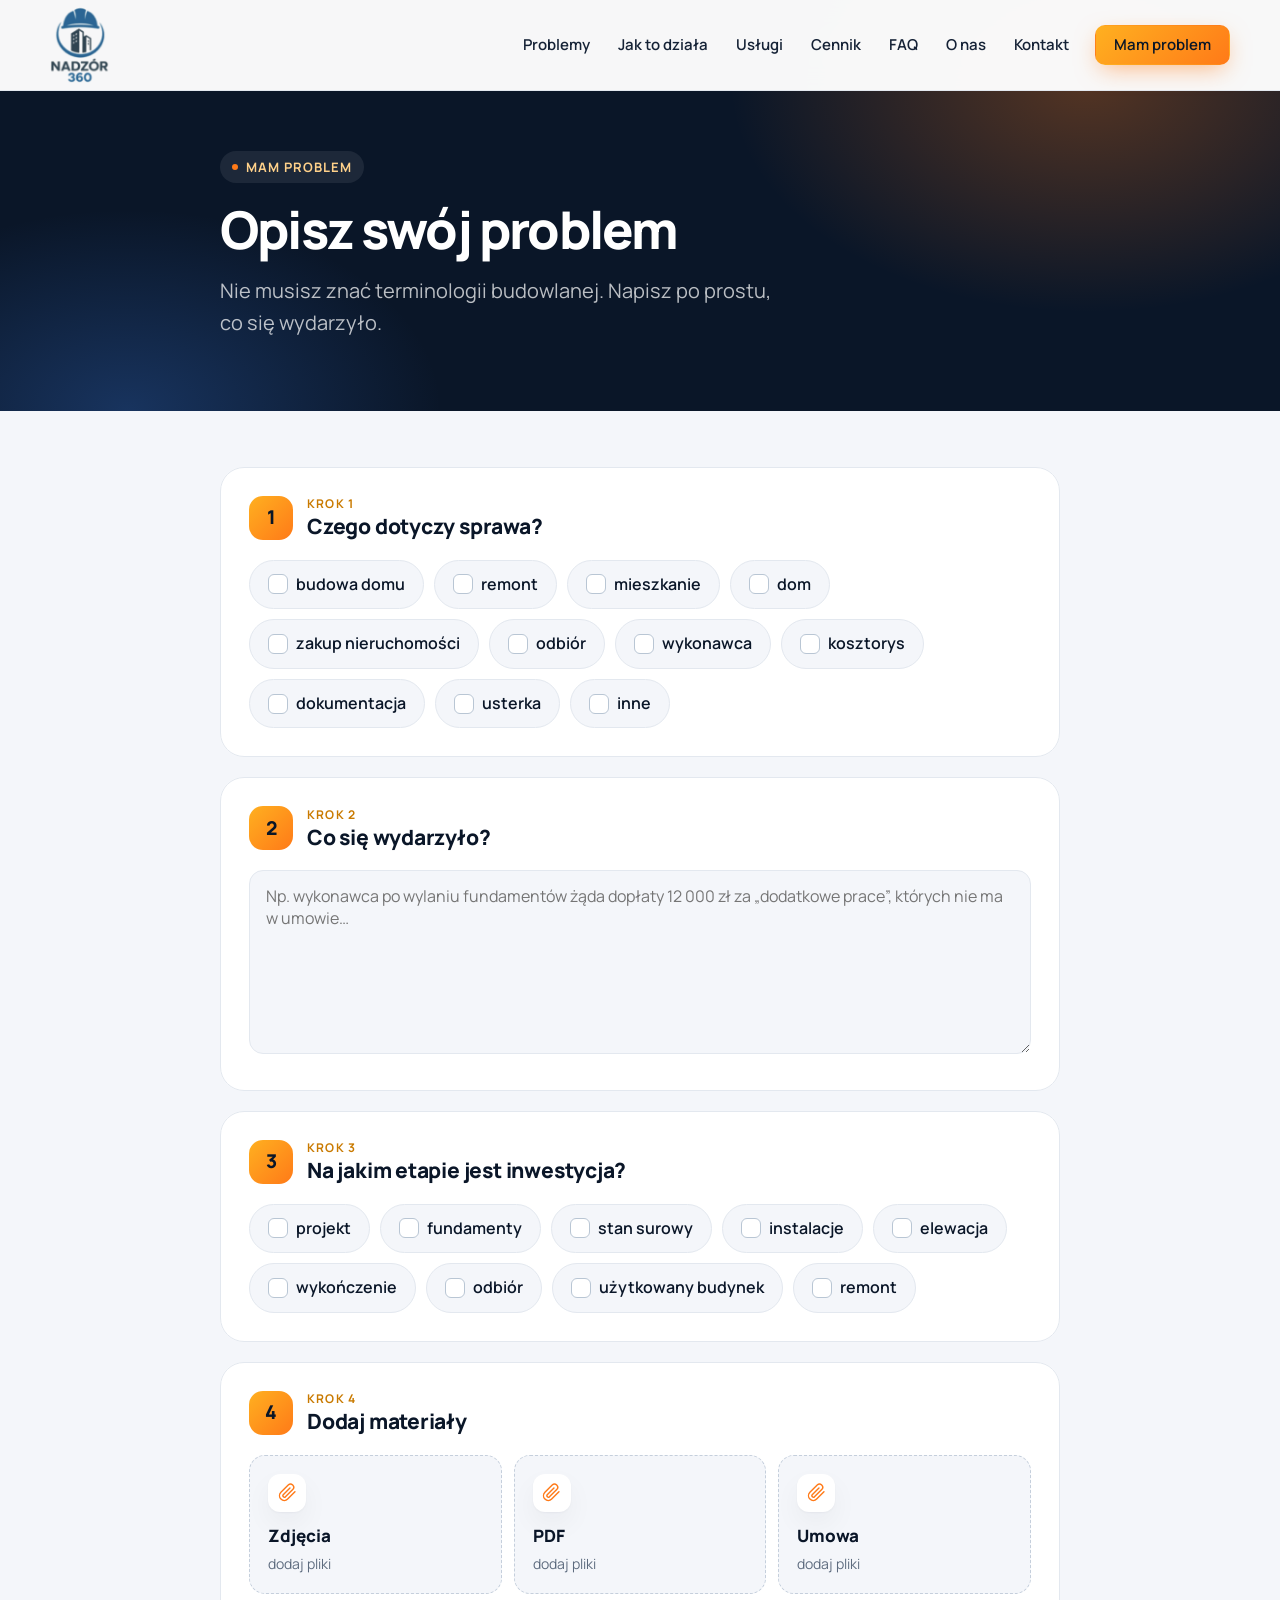
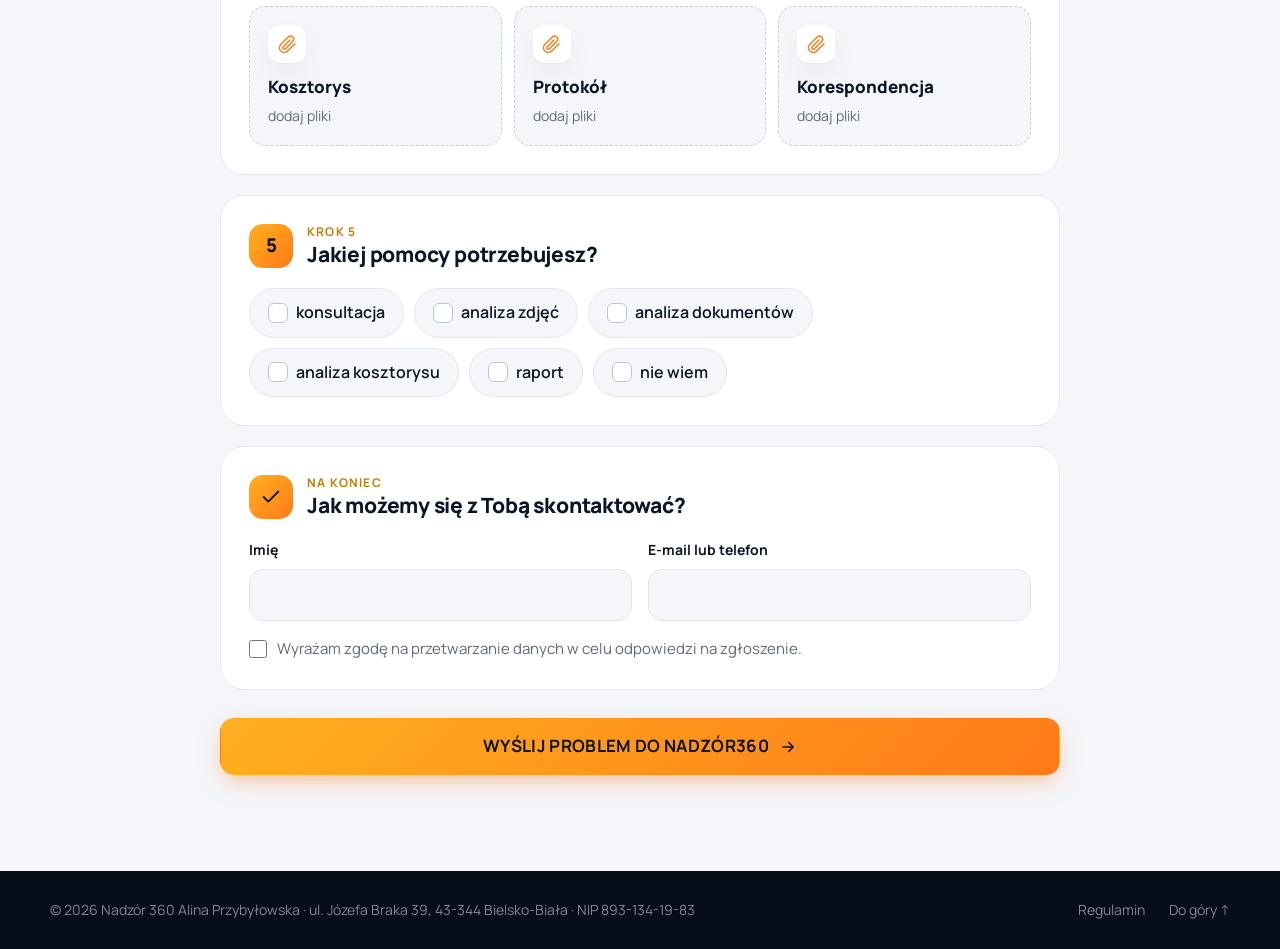
==== commit e245a854: "Logo na przezroczystym tle (bez plakietki), biały nagłówek Co-Authored-By: Claude Opus 5.5 <noreply@" ====
--- a/mam-problem/index.html
+++ b/mam-problem/index.html
@@ -9,7 +9,7 @@
 <link rel="preconnect" href="https://fonts.googleapis.com">
 <link rel="preconnect" href="https://fonts.gstatic.com" crossorigin>
 <link href="https://fonts.googleapis.com/css2?family=Manrope:wght@400;500;600;700;800&family=Montserrat:wght@700&display=swap" rel="stylesheet">
-<link rel="stylesheet" href="../assets/style.css?v=19">
+<link rel="stylesheet" href="../assets/style.css?v=20">
 </head>
 <body>
 
--- a/assets/style.css
+++ b/assets/style.css
@@ -424,3 +424,17 @@
 @media (max-width:640px){.logo__img{height:54px}.logo__badge{padding:3px 8px}}
 @media (min-width:1021px){.header__inner{height:90px}.logo__img{height:76px}html{scroll-padding-top:100px}}
 @media (max-width:1020px){.logo__img{height:62px}.logo__badge{padding:3px 8px}}
+
+/* Biały nagłówek — logo klientki na przezroczystym tle, bez plakietki */
+.header,.header.scrolled,.header.menu-open{background:rgba(255,255,255,.97);color:var(--ink);border-bottom:1px solid var(--line);backdrop-filter:blur(12px);-webkit-backdrop-filter:blur(12px)}
+.header.scrolled{box-shadow:0 6px 20px rgba(10,22,40,.08)}
+.logo__badge{background:none;box-shadow:none;padding:0;border-radius:0}
+.nav a{color:var(--text)}
+.nav a:hover{color:var(--ink);background:var(--bg-alt)}
+.nav .nav__cta,.nav .nav__cta:hover{color:var(--ink)}
+.burger{background:var(--bg-alt);border-color:var(--line)}
+.burger span{background:var(--ink)}
+@media (max-width:1020px){
+  .nav{background:#fff;box-shadow:0 20px 30px rgba(10,22,40,.12)}
+  .nav a{color:var(--ink);border-bottom-color:var(--line)}
+}
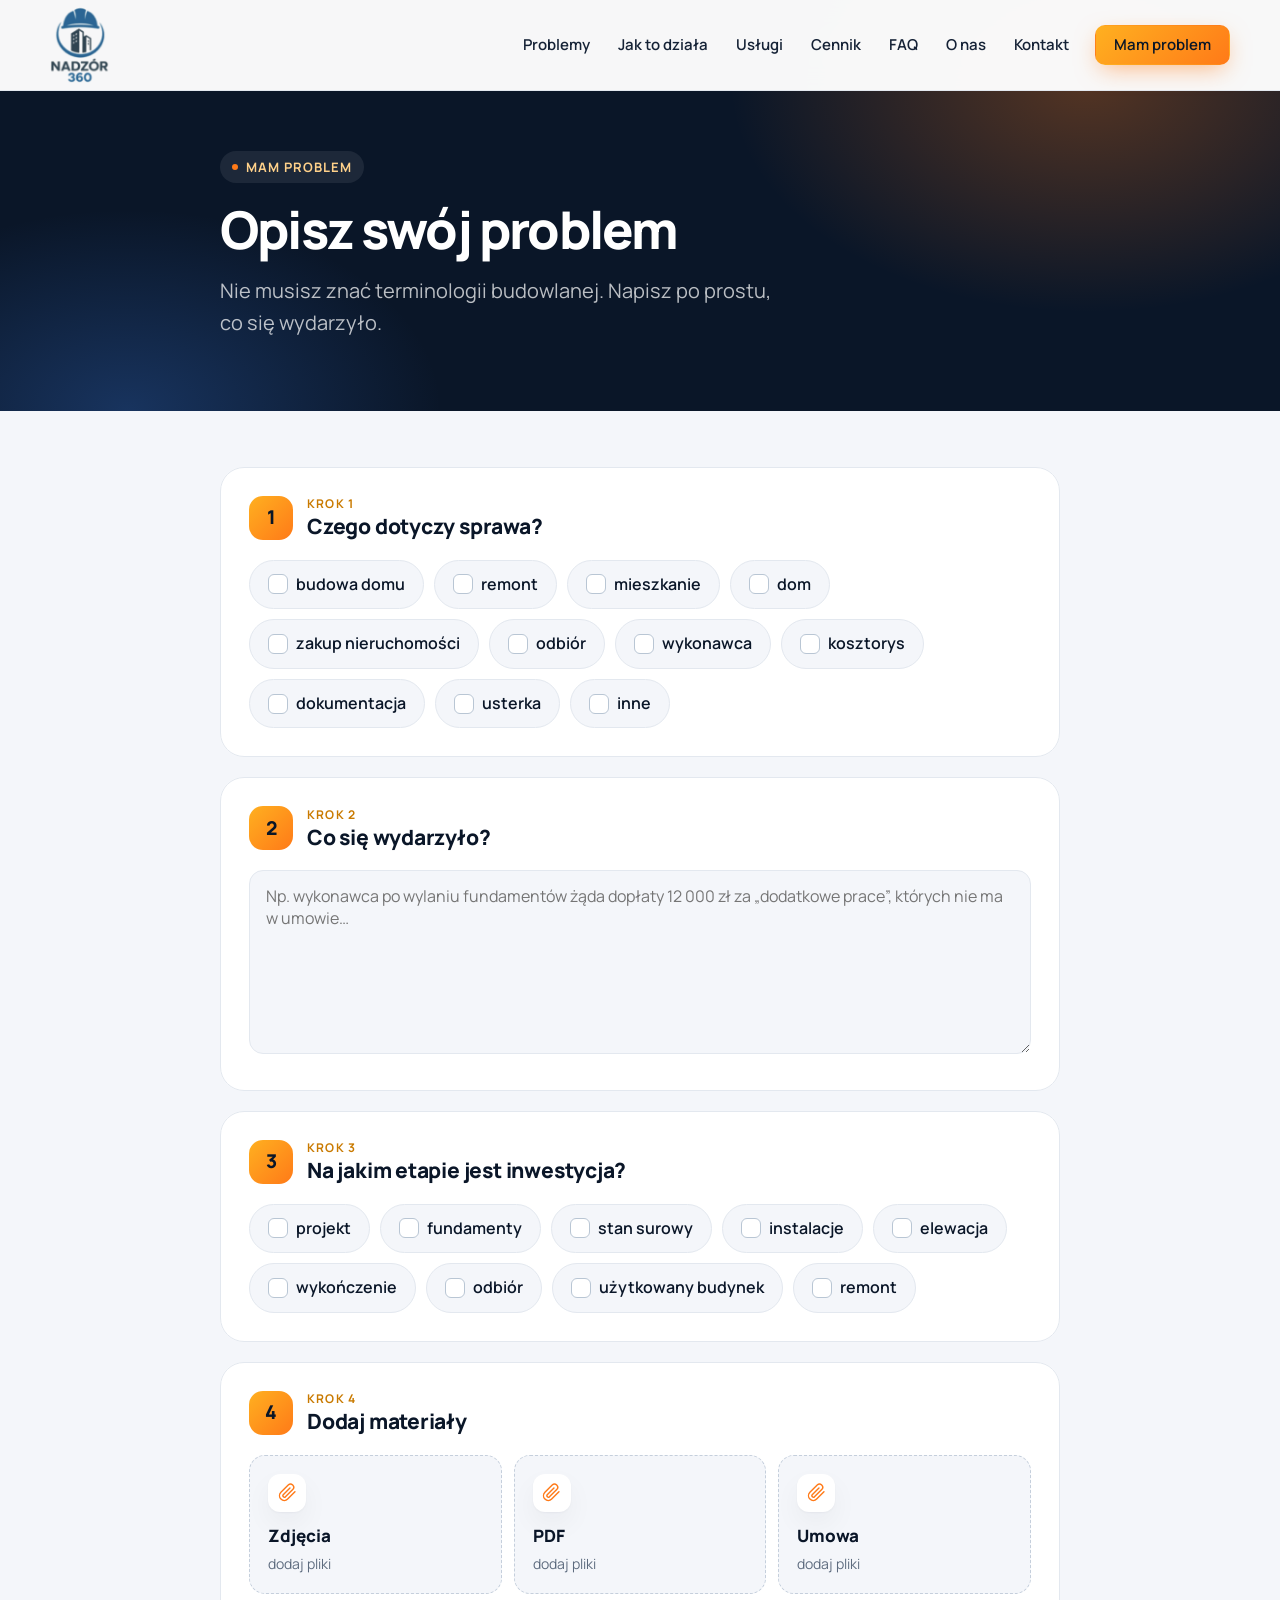
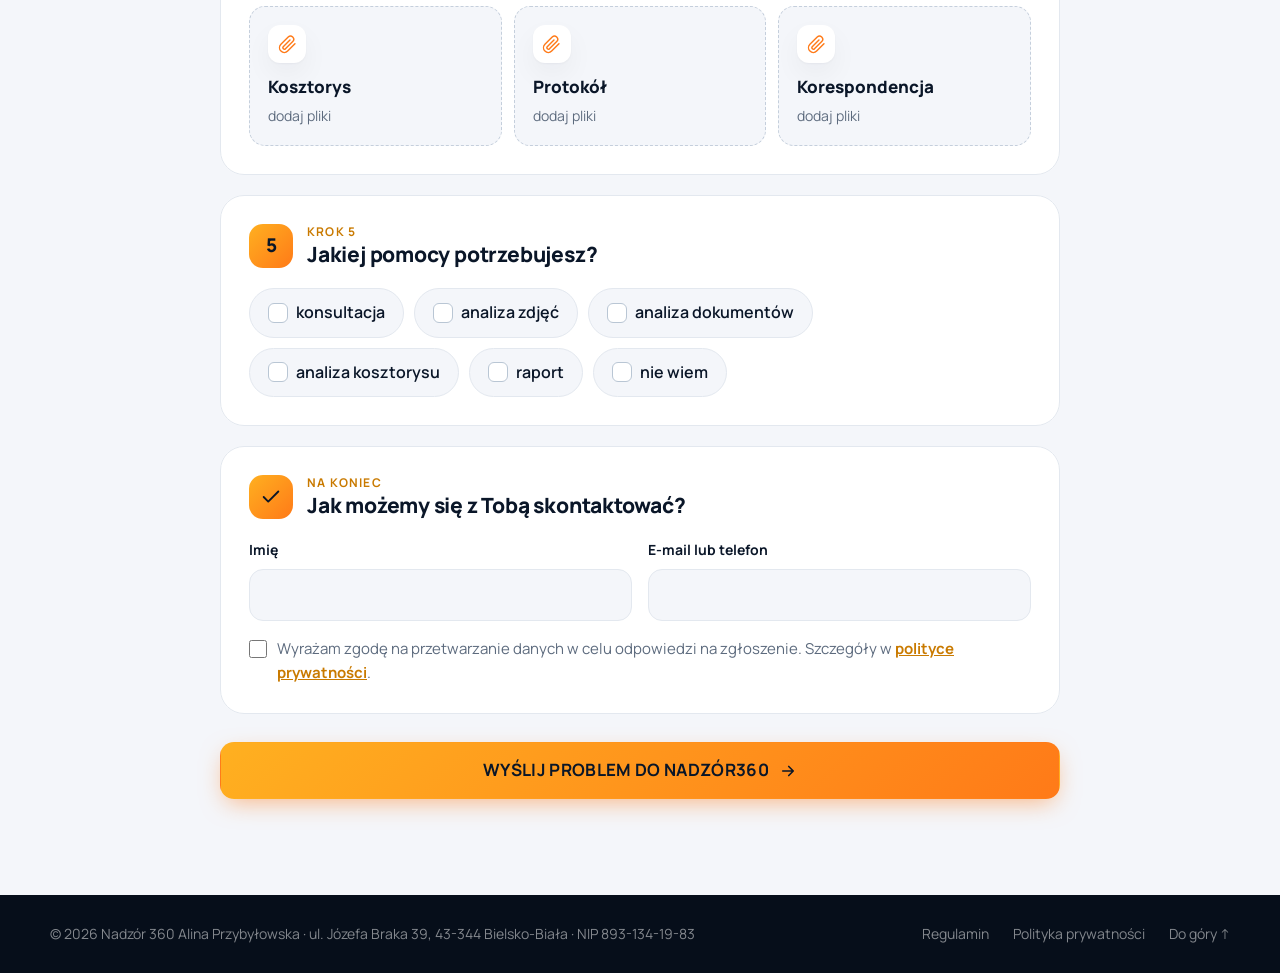
==== commit ef66ef1e: "PayU: czasy realizacji, zgody 14 dni, §1/§2/§7/§8 regulaminu, polityka prywatności, info o raporcie " ====
--- a/mam-problem/index.html
+++ b/mam-problem/index.html
@@ -9,7 +9,7 @@
 <link rel="preconnect" href="https://fonts.googleapis.com">
 <link rel="preconnect" href="https://fonts.gstatic.com" crossorigin>
 <link href="https://fonts.googleapis.com/css2?family=Manrope:wght@400;500;600;700;800&family=Montserrat:wght@700&display=swap" rel="stylesheet">
-<link rel="stylesheet" href="../assets/style.css?v=20">
+<link rel="stylesheet" href="../assets/style.css?v=22">
 </head>
 <body>
 
@@ -146,7 +146,7 @@
           <label class="field">Imię<input name="imie" autocomplete="given-name"></label>
           <label class="field">E-mail lub telefon<input name="kontakt"></label>
         </div>
-        <label class="consent"><input type="checkbox" name="zgoda"> Wyrażam zgodę na przetwarzanie danych w celu odpowiedzi na zgłoszenie.</label>
+        <label class="consent"><input type="checkbox" name="zgoda"> <span>Wyrażam zgodę na przetwarzanie danych w celu odpowiedzi na zgłoszenie. Szczegóły w <a href="../polityka-prywatnosci/" target="_blank" rel="noopener">polityce prywatności</a>.</span></label>
         <p class="wstep__err">Podaj imię, e-mail lub telefon i zaznacz zgodę.</p>
       </fieldset>
 
@@ -167,10 +167,10 @@
 <footer class="footer">
   <div class="container footer__inner">
     <span>© 2026 Nadzór 360 Alina Przybyłowska · ul. Józefa Braka 39, 43-344 Bielsko-Biała · NIP 893-134-19-83</span>
-    <nav class="footer__links"><a href="../regulamin/">Regulamin</a><a href="#top">Do góry ↑</a></nav>
+    <nav class="footer__links"><a href="../regulamin/">Regulamin</a><a href="../polityka-prywatnosci/">Polityka prywatności</a><a href="#top">Do góry ↑</a></nav>
   </div>
 </footer>
 
-<script src="../assets/app.js?v=6"></script>
+<script src="../assets/app.js?v=7"></script>
 </body>
 </html>
--- a/assets/style.css
+++ b/assets/style.css
@@ -438,3 +438,9 @@
   .nav{background:#fff;box-shadow:0 20px 30px rgba(10,22,40,.12)}
   .nav a{color:var(--ink);border-bottom-color:var(--line)}
 }
+.pay-note{font-size:14px;background:var(--bg-alt);padding:12px 14px;border-radius:12px;color:var(--muted)}
+#orderForm .btn[disabled]{opacity:.7;cursor:wait}
+.plan__time{font-size:14px;font-weight:700;color:var(--ink);background:var(--bg-alt);border-radius:10px;padding:6px 10px;margin:0 0 12px;align-self:flex-start}
+.plan--featured .plan__time{background:rgba(255,255,255,.08);color:#fff}
+.pay-note a,.consent a{color:var(--accent-d);font-weight:700}
+.footer__links{flex-wrap:wrap;row-gap:8px}
